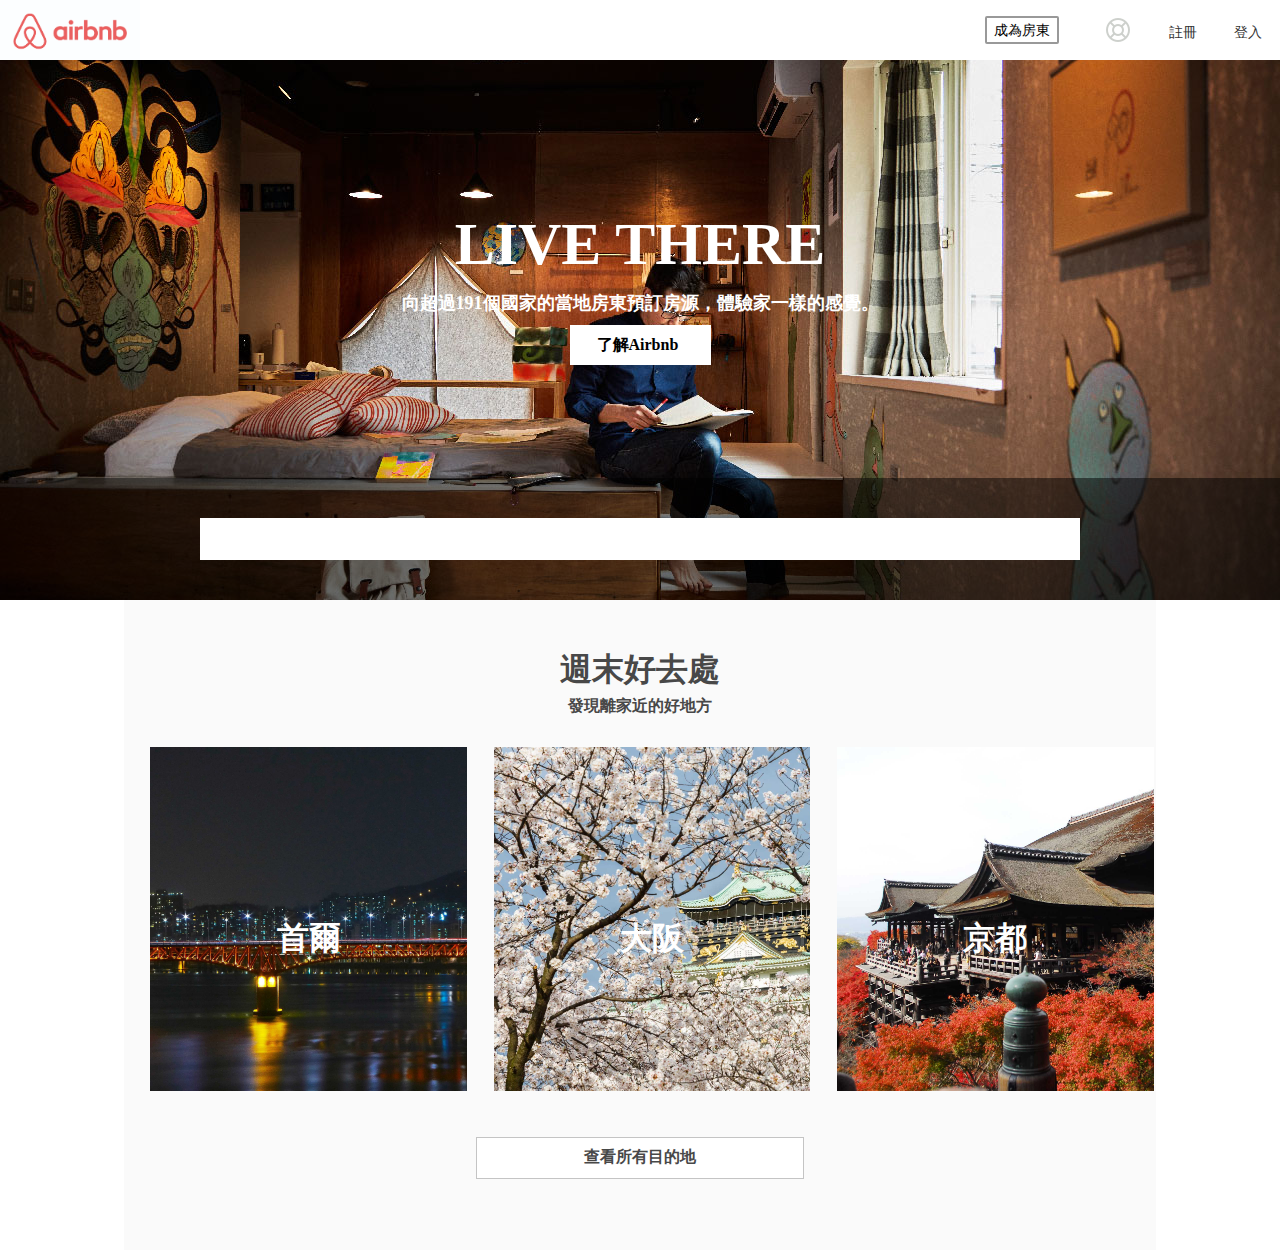
==== index.html @ 842109b5 "1" ====
<!DOCTYPE html PUBLIC "-//W3C//DTD XHTML 1.0 Transitional//EN" "http://www.w3.org/TR/xhtml1/DTD/xhtml1-transitional.dtd">
<html xmlns="http://www.w3.org/1999/xhtml">
<head>
<meta http-equiv="Content-Type" content="text/html; charset=utf-8" />
<title>Airbnb | RWD</title>
<style type="text/css">
body {
	margin: 0px;
}

@media screen and (max-width:700px) {
	#header {
	background-color: #CCC;
	height: 400px;
	width: 100%;
	background-image: url(img/Live-There_Tokyo.jpg);
	background-size: cover;
}
#header_top {
	background-color: #FFF;
	height: 60px;
	width: 100%;
	margin-bottom: 150px;
	display: none;
}
#logo {
	width: 100px;
	height: 60px;
	padding-left: 20px;
	padding-right: 20px;
	position: absolute;
	left: 0px;
	top: 0px;
	background-color: #000;
	background-image: url(img/logo.jpg);
	background-size: cover;
}
#topNav {
	background-color: #FFF;
	height: 60px;
	width: 315px;
	position: absolute;
	right: 0px;
}
#topNavA {
	width: 80px;
	height: 28px;
	background-color: #FFF;
	padding-left: 20px;
	padding-right: 20px;
	float: left;
	padding-top: 16px;
	padding-bottom: 16px;
}
#topNavA_but {
	width: 58px;
	height: 16px;
	background-color: #FFF;
	padding-left: 6px;
	padding-right: 6px;
	padding-bottom: 4px;
	padding-top: 4px;
	border: 2px solid #999;
	border-radius: 2px;
	font-size: 14px;
	color: #000;
}
#topNavB {
	width: 65px;
	height: 60px;
	float: left;
	background-color: #FFF;
	font-size: 13px;
	color: #333;
	background-image: url(img/help.png);
	background-repeat: no-repeat;
	background-position: center center;
}
#topNavC {
	width: 65px;
	height: 36px;
	float: left;
	background-color: #FFF;
	font-size: 14px;
	color: #333;
	padding-top: 24px;
}
#topNavD {
	width: 65px;
	height: 36px;
	float: left;
	background-color: #FFF;
	font-size: 14px;
	color: #333;
	padding-top: 24px;
}
#header_topPhone {
	background-color: rgb(255,255,255);
	width: 100%;
	height: 45px;
	margin-bottom: 100px;
}
#header_topPhoneMenu {
	background-color: rgb(153,153,153);
	width: 100px;
	height: 40px;
	position: absolute;
	top: 2.5px;
	left: 2.5px;
}
#header_topPhoneLogo {
	height: 45px;
	width: 100px;
	margin-right: auto;
	margin-left: auto;
	background-image: url(img/logo.jpg);
	background-size:cover;
}
#header_textBig {
	background-color: #9F6;
	height: 34px;
	width: 100%;
	margin-bottom: 15px;
	font-size: 32px;
	color: #FFF;
	background: rgba(0,0,0,0);
	font-weight: bold;
}
#header_textSmall {
	background-color: #9F6;
	height: 18px;
	width: 100%;
	margin-bottom: 24px;
	font-size: 17px;
	color: #FFF;
	background: rgba(0,0,0,0);
	font-weight: bold;
}
#header_midbut {
	background-color: #FFF;
	height: 20px;
	width: 90px;
	padding-top: 10px;
	padding-right: 27px;
	padding-bottom: 9px;
	padding-left: 27px;
	margin-right: auto;
	margin-left: auto;
	border: 1px;
	font-size: 16px;
	font-weight: bold;
	margin-bottom: 50px;
}
#header_bottom {
	height: 22px;
	width: 80%;
	padding-top: 10px;
	padding-bottom: 10px;
	margin-right: auto;
	margin-left: auto;
	background-color: rgba(255,255,255,0.5);
}
#searchbar {
	height: 22px;
	width: 100%;
	margin-right: auto;
	margin-left: auto;
}
#main {
	width: 100%;
	height: 1300px;
	background-color: rgb(250,250,250);
	margin-left: auto;
	margin-right: auto;
}
#main_toptext {
	background: rgba(0,0,0,0);
	width: 100%;
	height: 62px;
	margin-bottom: 35px;
	padding-top: 48px;
}
#main_toptextBig {
	background: rgba(0,0,0,0);
	width: 100%;
	height: 42px;
	margin-left: auto;
	margin-right: auto;
	margin-bottom: 6px;
	font-size: 32px;
	font-weight: bold;
	color: rgb(72,72,72);
}
#main_toptextSmall {
	width: 100%;
	height: 22px;
	margin-left: auto;
	margin-right: auto;
	font-size: 16px;
	font-weight: bold;
	background: rgba(0,0,0,0);
	color: rgb(72,72,72);
}
#main_pic {
	width: 100%;
	height: 1082px;
	background-color: rgb(250,250,250);
	background: rgba(0,0,0,0);
}
#main_picSouel {
	width: 100%;
	height: 170px;
	background-color: rgb(255,255,255);
	background-image: url(img/seoul.jpg);
	background-size: cover;
	font-size: 32px;
	font-weight: bold;
	color: rgb(255,255,255);
	padding-top: 170px;
}
#main_picOsaka {
	width: 100%;
	height: 170px;
	background-color: rgb(255,255,255);
	background-image: url(img/osaka.jpg);
	background-size: cover;
	font-size: 32px;
	font-weight: bold;
	color: rgb(255,255,255);
	padding-top: 170px;
}
#main_picKyoto {
	width: 100%;
	height: 170px;
	background-color: rgb(255,255,255);
	background-image: url(img/kyoto.jpg);
	background-size: cover;
	font-size: 32px;
	font-weight: bold;
	color: rgb(255,255,255);
	padding-top: 170px;
	margin-bottom: 50px;
}
#main_but {
	background-color: rgb(255,255,255);
	height: 23px;
	width: 594px;
	font-size: 16px;
	font-weight: bold;
	color: rgb(72,72,72);
	padding-top: 9px;
	padding-right: 27px;
	padding-bottom: 9px;
	padding-left: 27px;
	border: 1px solid rgb(196,196,196);
	margin-right: auto;
	margin-left: auto;
	margin-bottom: 40px;
	display: none;
}

}

@media screen and (min-width:701px) and (max-width:1023px) {
	#header {
	background-color: #CCC;
	height: 600px;
	width: 100%;
	background-image: url(img/Live-There_Tokyo.jpg);
	background-size: cover;
}
#header_top {
	background-color: #FFF;
	height: 60px;
	width: 100%;
	margin-bottom: 150px;
}
#header_topPhone {
	background-color: rgb(255,255,255);
	width: 100%;
	height: 45px;
	margin-bottom: 100px;
	display:none;
}

#logo {
	width: 100px;
	height: 60px;
	padding-left: 20px;
	padding-right: 20px;
	position: absolute;
	left: 0px;
	top: 0px;
	background-color: #000;
	background-image: url(img/logo.jpg);
	background-size: cover;
}
#topNav {
	background-color: #FFF;
	height: 60px;
	width: 315px;
	position: absolute;
	right: 0px;
}
#topNavA {
	width: 80px;
	height: 28px;
	background-color: #FFF;
	padding-left: 20px;
	padding-right: 20px;
	float: left;
	padding-top: 16px;
	padding-bottom: 16px;
}
#topNavA_but {
	width: 58px;
	height: 16px;
	background-color: #FFF;
	padding-left: 6px;
	padding-right: 6px;
	padding-bottom: 4px;
	padding-top: 4px;
	border: 2px solid #999;
	border-radius: 2px;
	font-size: 14px;
	color: #000;
}
#topNavB {
	width: 65px;
	height: 60px;
	float: left;
	background-color: #FFF;
	font-size: 13px;
	color: #333;
	background-image: url(img/help.png);
	background-repeat: no-repeat;
	background-position: center center;
}
#topNavC {
	width: 65px;
	height: 36px;
	float: left;
	background-color: #FFF;
	font-size: 14px;
	color: #333;
	padding-top: 24px;
}
#topNavD {
	width: 65px;
	height: 36px;
	float: left;
	background-color: #FFF;
	font-size: 14px;
	color: #333;
	padding-top: 24px;
}
#header_textBig {
	background-color: #9F6;
	height: 66px;
	width: 100%;
	margin-bottom: 15px;
	font-size: 60px;
	color: #FFF;
	background: rgba(0,0,0,0);
	font-weight: bold;
}
#header_textSmall {
	background-color: #9F6;
	height: 19px;
	width: 100%;
	margin-bottom: 15px;
	font-size: 18px;
	color: #FFF;
	background: rgba(0,0,0,0);
	font-weight: bold;
}
#header_midbut {
	background-color: #FFF;
	height: 21px;
	width: 87px;
	padding-top: 10px;
	padding-right: 27px;
	padding-bottom: 9px;
	padding-left: 27px;
	margin-right: auto;
	margin-left: auto;
	border: 1px;
	font-size: 16px;
	font-weight: bold;
}
#header_bottom {
	background-color: #900;
	height: 42px;
	width: 100%;
	padding-top: 40px;
	padding-bottom: 40px;
	position: absolute;
	top: 478px;
	background: rgba(0,0,0,0.5);
}
#searchbar {
	height: 42px;
	width: 650px;
	background-color: #FFF;
	margin-right: auto;
	margin-left: auto;
}
#main {
	width: 650px;
	height: 940px;
	background-color: rgb(250,250,250);
	margin-left: auto;
	margin-right: auto;
}
#main_toptext {
	background: rgba(0,0,0,0);
	width: 100%;
	height: 62px;
	margin-bottom: 35px;
	padding-top: 48px;
}
#main_toptextBig {
	background: rgba(0,0,0,0);
	width: 100%;
	height: 42px;
	margin-left: auto;
	margin-right: auto;
	margin-bottom: 6px;
	font-size: 32px;
	font-weight: bold;
	color: rgb(72,72,72);
}
#main_toptextSmall {
	width: 100%;
	height: 22px;
	margin-left: auto;
	margin-right: auto;
	font-size: 16px;
	font-weight: bold;
	background: rgba(0,0,0,0);
	color: rgb(72,72,72);
}
#main_pic {
	width: 650px;
	height: 700px;
	background-color: rgb(250,250,250);
	margin-bottom: 50px;
	background: rgba(0,0,0,0);
}
#main_picSouel {
	width: 100%;
	height: 170px;
	background-color: rgb(255,255,255);
	margin-left: auto;
	margin-right: auto;
	background-image: url(img/seoul.jpg);
	background-size: cover;
	font-size: 32px;
	font-weight: bold;
	color: rgb(255,255,255);
	padding-top: 170px;
	margin-bottom: 20px;
}
#main_picOsaka {
	width: 315px;
	height: 170px;
	background-color: rgb(255,255,255);
	float: left;
	margin-right: 2.5%;
	background-image: url(img/osaka.jpg);
	background-size: cover;
	font-size: 32px;
	font-weight: bold;
	color: rgb(255,255,255);
	padding-top: 170px;
}
#main_picKyoto {
	width: 315px;
	height: 170px;
	background-color: rgb(255,255,255);
	background-image: url(img/kyoto.jpg);
	background-size: cover;
	float: left;
	font-size: 32px;
	font-weight: bold;
	color: rgb(255,255,255);
	padding-top: 170px;
}
#main_but {
	background-color: rgb(255,255,255);
	height: 23px;
	width: 594px;
	font-size: 16px;
	font-weight: bold;
	color: rgb(72,72,72);
	padding-top: 9px;
	padding-right: 27px;
	padding-bottom: 9px;
	padding-left: 27px;
	border: 1px solid rgb(196,196,196);
	margin-right: auto;
	margin-left: auto;
	margin-bottom: 40px;
}

	
}
@media screen and (min-width:1024px) {
	#header {
	background-color: #CCC;
	height: 600px;
	width: 100%;
	background-image: url(img/Live-There_Tokyo.jpg);
	background-size: cover;
}
#header_top {
	background-color: #FFF;
	height: 60px;
	width: 100%;
	margin-bottom: 150px;
}
#header_topPhone {
	background-color: rgb(255,255,255);
	width: 100%;
	height: 45px;
	margin-bottom: 100px;
	display:none;
}

#logo {
	width: 100px;
	height: 60px;
	padding-left: 20px;
	padding-right: 20px;
	position: absolute;
	left: 0px;
	top: 0px;
	background-color: #000;
	background-image: url(img/logo.jpg);
	background-size: cover;
}
#topNav {
	background-color: #FFF;
	height: 60px;
	width: 315px;
	position: absolute;
	right: 0px;
}
#topNavA {
	width: 80px;
	height: 28px;
	background-color: #FFF;
	padding-left: 20px;
	padding-right: 20px;
	float: left;
	padding-top: 16px;
	padding-bottom: 16px;
}
#topNavA_but {
	width: 58px;
	height: 16px;
	background-color: #FFF;
	padding-left: 6px;
	padding-right: 6px;
	padding-bottom: 4px;
	padding-top: 4px;
	border: 2px solid #999;
	border-radius: 2px;
	font-size: 14px;
	color: #000;
}
#topNavB {
	width: 65px;
	height: 60px;
	float: left;
	background-color: #FFF;
	font-size: 13px;
	color: #333;
	background-image: url(img/help.png);
	background-repeat: no-repeat;
	background-position: center center;
}
#topNavC {
	width: 65px;
	height: 36px;
	float: left;
	background-color: #FFF;
	font-size: 14px;
	color: #333;
	padding-top: 24px;
}
#topNavD {
	width: 65px;
	height: 36px;
	float: left;
	background-color: #FFF;
	font-size: 14px;
	color: #333;
	padding-top: 24px;
}
#header_textBig {
	background-color: #9F6;
	height: 66px;
	width: 100%;
	margin-bottom: 15px;
	font-size: 60px;
	color: #FFF;
	background: rgba(0,0,0,0);
	font-weight: bold;
}
#header_textSmall {
	background-color: #9F6;
	height: 19px;
	width: 100%;
	margin-bottom: 15px;
	font-size: 18px;
	color: #FFF;
	background: rgba(0,0,0,0);
	font-weight: bold;
}
#header_midbut {
	background-color: #FFF;
	height: 21px;
	width: 87px;
	padding-top: 10px;
	padding-right: 27px;
	padding-bottom: 9px;
	padding-left: 27px;
	margin-right: auto;
	margin-left: auto;
	border: 1px;
	font-size: 16px;
	font-weight: bold;
}
#header_bottom {
	background-color: #900;
	height: 42px;
	width: 100%;
	padding-top: 40px;
	padding-bottom: 40px;
	position: absolute;
	top: 478px;
	background: rgba(0,0,0,0.5);
}
#searchbar {
	height: 42px;
	width: 880px;
	background-color: #FFF;
	margin-right: auto;
	margin-left: auto;
}

#main_background {
	width: 100%;
	height: 650px;
	background-color: rgb(250,250,250);
}
#main {
	width: 1032px;
	height: 650px;
	background-color:rgb(250,250,250);
	margin-left: auto;
	margin-right: auto;
}
#main_toptext {
	width: 100%;
	height: 63px;
	background-color: rgb(250,250,250);
	background: rgba(0,0,0,0);
	margin-bottom: 36px;
	padding-top: 48px;
}
#main_toptextBig {
	width: 100%;
	height: 42px;
	background-color: rgb(250,250,250);
	margin-left: auto;
	margin-right: auto;
	margin-bottom: 6px;
	font-size: 32px;
	font-weight: bold;
	background: rgba(0,0,0,0);
	color: rgb(72,72,72);
}
#main_toptextSmall {
	width: 100%;
	height: 22px;
	background-color:rgb(250,250,250);
	margin-left: auto;
	margin-right: auto;
	font-size: 16px;
	font-weight: bold;
	background: rgba(0,0,0,0);
	color: rgb(72,72,72);
}
#main_pic {
	width: 1056px;
	height: 368px;
	background-color: rgb(250,250,250);
	margin-bottom: 22px;
	background: rgba(0,0,0,0);
}
#main_picSouel {
	width: 30%;
	height: 174px;
	background-color: rgb(255,255,255);
	float: left;
	margin-left: 2.5%;
	margin-right: 2.5%;
	background-image: url(img/seoul.jpg);
	background-size: cover;
	font-size: 32px;
	font-weight: bold;
	color: rgb(255,255,255);
	padding-top: 170px;
}
#main_picOsaka {
	width: 30%;
	height: 174px;
	background-color: rgb(255,255,255);
	float: left;
	margin-right: 2.5%;
	background-image: url(img/osaka.jpg);
	background-size: cover;
	font-size: 32px;
	font-weight: bold;
	color: rgb(255,255,255);
	padding-top: 170px;
}
#main_picKyoto {
	width: 30%;
	height: 174px;
	background-color: rgb(255,255,255);
	float: left;
	margin-right: 2.5%;
	background-image: url(img/kyoto.jpg);
	background-size: cover;
	font-size: 32px;
	font-weight: bold;
	color: rgb(255,255,255);
	padding-top: 170px;
}
#main_but {
	background-color: rgb(255,255,255);
	height: 22px;
	width: 272px;
	font-size: 16px;
	font-weight: bold;
	color: rgb(72,72,72);
	padding-top: 9px;
	padding-right: 27px;
	padding-bottom: 9px;
	padding-left: 27px;
	border: 1px solid rgb(196,196,196);
	margin-right: auto;
	margin-left: auto;
}

}
</style>
</head>

<body>
<div id="header"> 
  <!--Normal header -->
  <div id="header_top">
    <div id="logo" align="center"></div>
    <div id="topNav">
      <div id="topNavA">
        <div id="topNavA_but" align="center">成為房東</div>
      </div>
      <div id="topNavB" align="center"></div>
      <div id="topNavC" align="center">註冊</div>
      <div id="topNavD" align="center">登入</div>
    </div>
  </div>
  <!--Phone header -->
  <div id="header_topPhone">
    <div id="header_topPhoneMenu"></div>
    <div id="header_topPhoneLogo"></div>
  </div>
  <div id="header_textBig" align="center">
    <p>LIVE THERE</p>
  </div>
  <div id="header_textSmall" align="center">向超過191個國家的當地房東預訂房源，體驗家一樣的感覺。</div>
  <div id="header_midbut">了解Airbnb</div>
  <div id="header_bottom">
    <div id="searchbar"> </div>
  </div>
</div>
<div id="main">
  <div id="main_toptext">
    <div id="main_toptextBig" align="center">週末好去處</div>
    <div id="main_toptextSmall" align="center">發現離家近的好地方</div>
  </div>
  <div id="main_pic">
    <div id="main_picSouel" align="center">首爾</div>
    <div id="main_picOsaka" align="center">大阪</div>
    <div id="main_picKyoto" align="center">京都</div>
  </div>
  <div id="main_but" align="center">查看所有目的地</div>
</div>
</body>
</html>
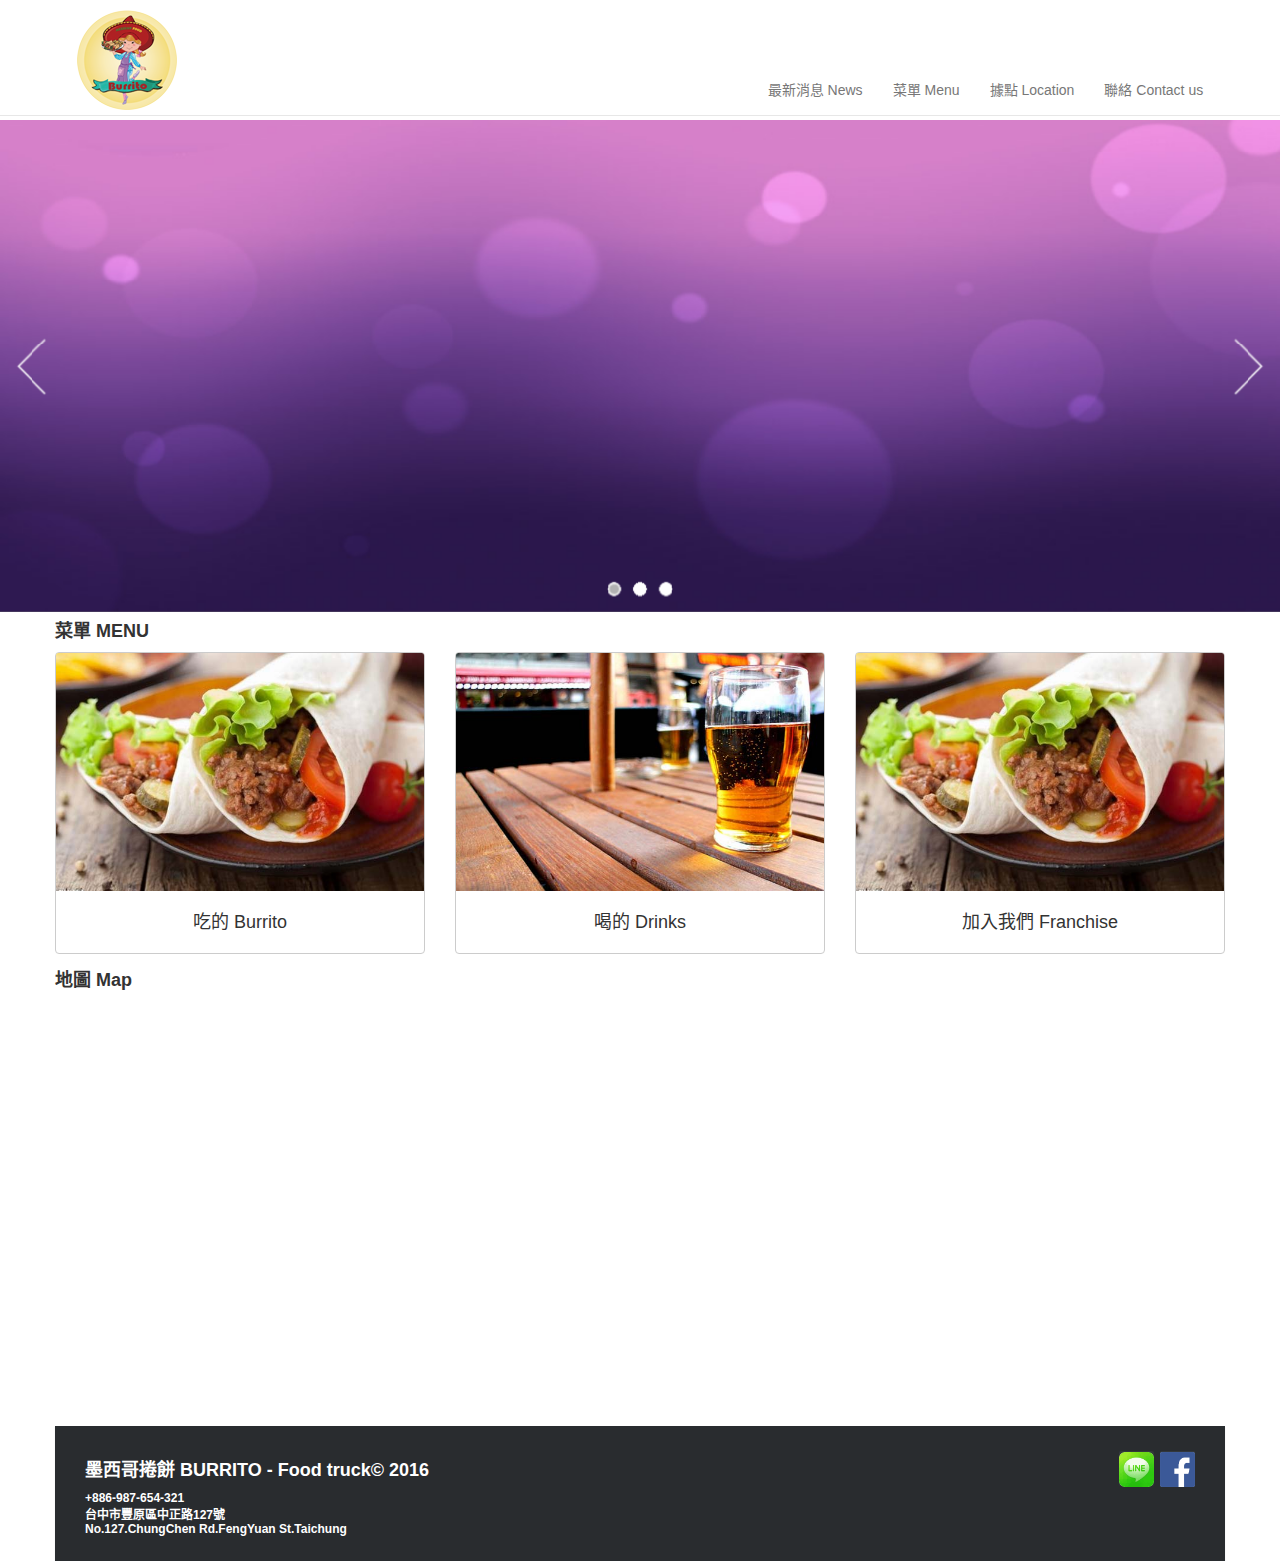
==== commit 1c70aa07: "change index" ====
--- a/index.html
+++ b/index.html
@@ -1,804 +1,422 @@
-<!DOCTYPE html PUBLIC "-//W3C//DTD XHTML 1.0 Transitional//EN" "http://www.w3.org/TR/xhtml1/DTD/xhtml1-transitional.dtd">
-<html xmlns="http://www.w3.org/1999/xhtml">
-<head>
-<meta http-equiv="Content-Type" content="text/html; charset=utf-8" />
-<title>Airbnb | RWD</title>
-<style type="text/css">
-body {
-	margin: 0px;
-}
-
-@media screen and (max-width:700px) {
-	#header {
-	background-color: #CCC;
-	height: 400px;
-	width: 100%;
-	background-image: url(img/Live-There_Tokyo.jpg);
-	background-size: cover;
-}
-#header_top {
-	background-color: #FFF;
-	height: 60px;
-	width: 100%;
-	margin-bottom: 150px;
-	display: none;
-}
-#logo {
-	width: 100px;
-	height: 60px;
-	padding-left: 20px;
-	padding-right: 20px;
-	position: absolute;
-	left: 0px;
-	top: 0px;
-	background-color: #000;
-	background-image: url(img/logo.jpg);
-	background-size: cover;
-}
-#topNav {
-	background-color: #FFF;
-	height: 60px;
-	width: 315px;
-	position: absolute;
-	right: 0px;
-}
-#topNavA {
-	width: 80px;
-	height: 28px;
-	background-color: #FFF;
-	padding-left: 20px;
-	padding-right: 20px;
-	float: left;
-	padding-top: 16px;
-	padding-bottom: 16px;
-}
-#topNavA_but {
-	width: 58px;
-	height: 16px;
-	background-color: #FFF;
-	padding-left: 6px;
-	padding-right: 6px;
-	padding-bottom: 4px;
-	padding-top: 4px;
-	border: 2px solid #999;
-	border-radius: 2px;
-	font-size: 14px;
-	color: #000;
-}
-#topNavB {
-	width: 65px;
-	height: 60px;
-	float: left;
-	background-color: #FFF;
-	font-size: 13px;
-	color: #333;
-	background-image: url(img/help.png);
-	background-repeat: no-repeat;
-	background-position: center center;
-}
-#topNavC {
-	width: 65px;
-	height: 36px;
-	float: left;
-	background-color: #FFF;
-	font-size: 14px;
-	color: #333;
-	padding-top: 24px;
-}
-#topNavD {
-	width: 65px;
-	height: 36px;
-	float: left;
-	background-color: #FFF;
-	font-size: 14px;
-	color: #333;
-	padding-top: 24px;
-}
-#header_topPhone {
-	background-color: rgb(255,255,255);
-	width: 100%;
-	height: 45px;
-	margin-bottom: 100px;
-}
-#header_topPhoneMenu {
-	background-color: rgb(153,153,153);
-	width: 100px;
-	height: 40px;
-	position: absolute;
-	top: 2.5px;
-	left: 2.5px;
-}
-#header_topPhoneLogo {
-	height: 45px;
-	width: 100px;
-	margin-right: auto;
-	margin-left: auto;
-	background-image: url(img/logo.jpg);
-	background-size:cover;
-}
-#header_textBig {
-	background-color: #9F6;
-	height: 34px;
-	width: 100%;
-	margin-bottom: 15px;
-	font-size: 32px;
-	color: #FFF;
-	background: rgba(0,0,0,0);
-	font-weight: bold;
-}
-#header_textSmall {
-	background-color: #9F6;
-	height: 18px;
-	width: 100%;
-	margin-bottom: 24px;
-	font-size: 17px;
-	color: #FFF;
-	background: rgba(0,0,0,0);
-	font-weight: bold;
-}
-#header_midbut {
-	background-color: #FFF;
-	height: 20px;
-	width: 90px;
-	padding-top: 10px;
-	padding-right: 27px;
-	padding-bottom: 9px;
-	padding-left: 27px;
-	margin-right: auto;
-	margin-left: auto;
-	border: 1px;
-	font-size: 16px;
-	font-weight: bold;
-	margin-bottom: 50px;
-}
-#header_bottom {
-	height: 22px;
-	width: 80%;
-	padding-top: 10px;
-	padding-bottom: 10px;
-	margin-right: auto;
-	margin-left: auto;
-	background-color: rgba(255,255,255,0.5);
-}
-#searchbar {
-	height: 22px;
-	width: 100%;
-	margin-right: auto;
-	margin-left: auto;
-}
-#main {
-	width: 100%;
-	height: 1300px;
-	background-color: rgb(250,250,250);
-	margin-left: auto;
-	margin-right: auto;
-}
-#main_toptext {
-	background: rgba(0,0,0,0);
-	width: 100%;
-	height: 62px;
-	margin-bottom: 35px;
-	padding-top: 48px;
-}
-#main_toptextBig {
-	background: rgba(0,0,0,0);
-	width: 100%;
-	height: 42px;
-	margin-left: auto;
-	margin-right: auto;
-	margin-bottom: 6px;
-	font-size: 32px;
-	font-weight: bold;
-	color: rgb(72,72,72);
-}
-#main_toptextSmall {
-	width: 100%;
-	height: 22px;
-	margin-left: auto;
-	margin-right: auto;
-	font-size: 16px;
-	font-weight: bold;
-	background: rgba(0,0,0,0);
-	color: rgb(72,72,72);
-}
-#main_pic {
-	width: 100%;
-	height: 1082px;
-	background-color: rgb(250,250,250);
-	background: rgba(0,0,0,0);
-}
-#main_picSouel {
-	width: 100%;
-	height: 170px;
-	background-color: rgb(255,255,255);
-	background-image: url(img/seoul.jpg);
-	background-size: cover;
-	font-size: 32px;
-	font-weight: bold;
-	color: rgb(255,255,255);
-	padding-top: 170px;
-}
-#main_picOsaka {
-	width: 100%;
-	height: 170px;
-	background-color: rgb(255,255,255);
-	background-image: url(img/osaka.jpg);
-	background-size: cover;
-	font-size: 32px;
-	font-weight: bold;
-	color: rgb(255,255,255);
-	padding-top: 170px;
-}
-#main_picKyoto {
-	width: 100%;
-	height: 170px;
-	background-color: rgb(255,255,255);
-	background-image: url(img/kyoto.jpg);
-	background-size: cover;
-	font-size: 32px;
-	font-weight: bold;
-	color: rgb(255,255,255);
-	padding-top: 170px;
-	margin-bottom: 50px;
-}
-#main_but {
-	background-color: rgb(255,255,255);
-	height: 23px;
-	width: 594px;
-	font-size: 16px;
-	font-weight: bold;
-	color: rgb(72,72,72);
-	padding-top: 9px;
-	padding-right: 27px;
-	padding-bottom: 9px;
-	padding-left: 27px;
-	border: 1px solid rgb(196,196,196);
-	margin-right: auto;
-	margin-left: auto;
-	margin-bottom: 40px;
-	display: none;
-}
-
-}
-
-@media screen and (min-width:701px) and (max-width:1023px) {
-	#header {
-	background-color: #CCC;
-	height: 600px;
-	width: 100%;
-	background-image: url(img/Live-There_Tokyo.jpg);
-	background-size: cover;
-}
-#header_top {
-	background-color: #FFF;
-	height: 60px;
-	width: 100%;
-	margin-bottom: 150px;
-}
-#header_topPhone {
-	background-color: rgb(255,255,255);
-	width: 100%;
-	height: 45px;
-	margin-bottom: 100px;
-	display:none;
-}
-
-#logo {
-	width: 100px;
-	height: 60px;
-	padding-left: 20px;
-	padding-right: 20px;
-	position: absolute;
-	left: 0px;
-	top: 0px;
-	background-color: #000;
-	background-image: url(img/logo.jpg);
-	background-size: cover;
-}
-#topNav {
-	background-color: #FFF;
-	height: 60px;
-	width: 315px;
-	position: absolute;
-	right: 0px;
-}
-#topNavA {
-	width: 80px;
-	height: 28px;
-	background-color: #FFF;
-	padding-left: 20px;
-	padding-right: 20px;
-	float: left;
-	padding-top: 16px;
-	padding-bottom: 16px;
-}
-#topNavA_but {
-	width: 58px;
-	height: 16px;
-	background-color: #FFF;
-	padding-left: 6px;
-	padding-right: 6px;
-	padding-bottom: 4px;
-	padding-top: 4px;
-	border: 2px solid #999;
-	border-radius: 2px;
-	font-size: 14px;
-	color: #000;
-}
-#topNavB {
-	width: 65px;
-	height: 60px;
-	float: left;
-	background-color: #FFF;
-	font-size: 13px;
-	color: #333;
-	background-image: url(img/help.png);
-	background-repeat: no-repeat;
-	background-position: center center;
-}
-#topNavC {
-	width: 65px;
-	height: 36px;
-	float: left;
-	background-color: #FFF;
-	font-size: 14px;
-	color: #333;
-	padding-top: 24px;
-}
-#topNavD {
-	width: 65px;
-	height: 36px;
-	float: left;
-	background-color: #FFF;
-	font-size: 14px;
-	color: #333;
-	padding-top: 24px;
-}
-#header_textBig {
-	background-color: #9F6;
-	height: 66px;
-	width: 100%;
-	margin-bottom: 15px;
-	font-size: 60px;
-	color: #FFF;
-	background: rgba(0,0,0,0);
-	font-weight: bold;
-}
-#header_textSmall {
-	background-color: #9F6;
-	height: 19px;
-	width: 100%;
-	margin-bottom: 15px;
-	font-size: 18px;
-	color: #FFF;
-	background: rgba(0,0,0,0);
-	font-weight: bold;
-}
-#header_midbut {
-	background-color: #FFF;
-	height: 21px;
-	width: 87px;
-	padding-top: 10px;
-	padding-right: 27px;
-	padding-bottom: 9px;
-	padding-left: 27px;
-	margin-right: auto;
-	margin-left: auto;
-	border: 1px;
-	font-size: 16px;
-	font-weight: bold;
-}
-#header_bottom {
-	background-color: #900;
-	height: 42px;
-	width: 100%;
-	padding-top: 40px;
-	padding-bottom: 40px;
-	position: absolute;
-	top: 478px;
-	background: rgba(0,0,0,0.5);
-}
-#searchbar {
-	height: 42px;
-	width: 650px;
-	background-color: #FFF;
-	margin-right: auto;
-	margin-left: auto;
-}
-#main {
-	width: 650px;
-	height: 940px;
-	background-color: rgb(250,250,250);
-	margin-left: auto;
-	margin-right: auto;
-}
-#main_toptext {
-	background: rgba(0,0,0,0);
-	width: 100%;
-	height: 62px;
-	margin-bottom: 35px;
-	padding-top: 48px;
-}
-#main_toptextBig {
-	background: rgba(0,0,0,0);
-	width: 100%;
-	height: 42px;
-	margin-left: auto;
-	margin-right: auto;
-	margin-bottom: 6px;
-	font-size: 32px;
-	font-weight: bold;
-	color: rgb(72,72,72);
-}
-#main_toptextSmall {
-	width: 100%;
-	height: 22px;
-	margin-left: auto;
-	margin-right: auto;
-	font-size: 16px;
-	font-weight: bold;
-	background: rgba(0,0,0,0);
-	color: rgb(72,72,72);
-}
-#main_pic {
-	width: 650px;
-	height: 700px;
-	background-color: rgb(250,250,250);
-	margin-bottom: 50px;
-	background: rgba(0,0,0,0);
-}
-#main_picSouel {
-	width: 100%;
-	height: 170px;
-	background-color: rgb(255,255,255);
-	margin-left: auto;
-	margin-right: auto;
-	background-image: url(img/seoul.jpg);
-	background-size: cover;
-	font-size: 32px;
-	font-weight: bold;
-	color: rgb(255,255,255);
-	padding-top: 170px;
-	margin-bottom: 20px;
-}
-#main_picOsaka {
-	width: 315px;
-	height: 170px;
-	background-color: rgb(255,255,255);
-	float: left;
-	margin-right: 2.5%;
-	background-image: url(img/osaka.jpg);
-	background-size: cover;
-	font-size: 32px;
-	font-weight: bold;
-	color: rgb(255,255,255);
-	padding-top: 170px;
-}
-#main_picKyoto {
-	width: 315px;
-	height: 170px;
-	background-color: rgb(255,255,255);
-	background-image: url(img/kyoto.jpg);
-	background-size: cover;
-	float: left;
-	font-size: 32px;
-	font-weight: bold;
-	color: rgb(255,255,255);
-	padding-top: 170px;
-}
-#main_but {
-	background-color: rgb(255,255,255);
-	height: 23px;
-	width: 594px;
-	font-size: 16px;
-	font-weight: bold;
-	color: rgb(72,72,72);
-	padding-top: 9px;
-	padding-right: 27px;
-	padding-bottom: 9px;
-	padding-left: 27px;
-	border: 1px solid rgb(196,196,196);
-	margin-right: auto;
-	margin-left: auto;
-	margin-bottom: 40px;
-}
-
-	
-}
-@media screen and (min-width:1024px) {
-	#header {
-	background-color: #CCC;
-	height: 600px;
-	width: 100%;
-	background-image: url(img/Live-There_Tokyo.jpg);
-	background-size: cover;
-}
-#header_top {
-	background-color: #FFF;
-	height: 60px;
-	width: 100%;
-	margin-bottom: 150px;
-}
-#header_topPhone {
-	background-color: rgb(255,255,255);
-	width: 100%;
-	height: 45px;
-	margin-bottom: 100px;
-	display:none;
-}
-
-#logo {
-	width: 100px;
-	height: 60px;
-	padding-left: 20px;
-	padding-right: 20px;
-	position: absolute;
-	left: 0px;
-	top: 0px;
-	background-color: #000;
-	background-image: url(img/logo.jpg);
-	background-size: cover;
-}
-#topNav {
-	background-color: #FFF;
-	height: 60px;
-	width: 315px;
-	position: absolute;
-	right: 0px;
-}
-#topNavA {
-	width: 80px;
-	height: 28px;
-	background-color: #FFF;
-	padding-left: 20px;
-	padding-right: 20px;
-	float: left;
-	padding-top: 16px;
-	padding-bottom: 16px;
-}
-#topNavA_but {
-	width: 58px;
-	height: 16px;
-	background-color: #FFF;
-	padding-left: 6px;
-	padding-right: 6px;
-	padding-bottom: 4px;
-	padding-top: 4px;
-	border: 2px solid #999;
-	border-radius: 2px;
-	font-size: 14px;
-	color: #000;
-}
-#topNavB {
-	width: 65px;
-	height: 60px;
-	float: left;
-	background-color: #FFF;
-	font-size: 13px;
-	color: #333;
-	background-image: url(img/help.png);
-	background-repeat: no-repeat;
-	background-position: center center;
-}
-#topNavC {
-	width: 65px;
-	height: 36px;
-	float: left;
-	background-color: #FFF;
-	font-size: 14px;
-	color: #333;
-	padding-top: 24px;
-}
-#topNavD {
-	width: 65px;
-	height: 36px;
-	float: left;
-	background-color: #FFF;
-	font-size: 14px;
-	color: #333;
-	padding-top: 24px;
-}
-#header_textBig {
-	background-color: #9F6;
-	height: 66px;
-	width: 100%;
-	margin-bottom: 15px;
-	font-size: 60px;
-	color: #FFF;
-	background: rgba(0,0,0,0);
-	font-weight: bold;
-}
-#header_textSmall {
-	background-color: #9F6;
-	height: 19px;
-	width: 100%;
-	margin-bottom: 15px;
-	font-size: 18px;
-	color: #FFF;
-	background: rgba(0,0,0,0);
-	font-weight: bold;
-}
-#header_midbut {
-	background-color: #FFF;
-	height: 21px;
-	width: 87px;
-	padding-top: 10px;
-	padding-right: 27px;
-	padding-bottom: 9px;
-	padding-left: 27px;
-	margin-right: auto;
-	margin-left: auto;
-	border: 1px;
-	font-size: 16px;
-	font-weight: bold;
-}
-#header_bottom {
-	background-color: #900;
-	height: 42px;
-	width: 100%;
-	padding-top: 40px;
-	padding-bottom: 40px;
-	position: absolute;
-	top: 478px;
-	background: rgba(0,0,0,0.5);
-}
-#searchbar {
-	height: 42px;
-	width: 880px;
-	background-color: #FFF;
-	margin-right: auto;
-	margin-left: auto;
-}
-
-#main_background {
-	width: 100%;
-	height: 650px;
-	background-color: rgb(250,250,250);
-}
-#main {
-	width: 1032px;
-	height: 650px;
-	background-color:rgb(250,250,250);
-	margin-left: auto;
-	margin-right: auto;
-}
-#main_toptext {
-	width: 100%;
-	height: 63px;
-	background-color: rgb(250,250,250);
-	background: rgba(0,0,0,0);
-	margin-bottom: 36px;
-	padding-top: 48px;
-}
-#main_toptextBig {
-	width: 100%;
-	height: 42px;
-	background-color: rgb(250,250,250);
-	margin-left: auto;
-	margin-right: auto;
-	margin-bottom: 6px;
-	font-size: 32px;
-	font-weight: bold;
-	background: rgba(0,0,0,0);
-	color: rgb(72,72,72);
-}
-#main_toptextSmall {
-	width: 100%;
-	height: 22px;
-	background-color:rgb(250,250,250);
-	margin-left: auto;
-	margin-right: auto;
-	font-size: 16px;
-	font-weight: bold;
-	background: rgba(0,0,0,0);
-	color: rgb(72,72,72);
-}
-#main_pic {
-	width: 1056px;
-	height: 368px;
-	background-color: rgb(250,250,250);
-	margin-bottom: 22px;
-	background: rgba(0,0,0,0);
-}
-#main_picSouel {
-	width: 30%;
-	height: 174px;
-	background-color: rgb(255,255,255);
-	float: left;
-	margin-left: 2.5%;
-	margin-right: 2.5%;
-	background-image: url(img/seoul.jpg);
-	background-size: cover;
-	font-size: 32px;
-	font-weight: bold;
-	color: rgb(255,255,255);
-	padding-top: 170px;
-}
-#main_picOsaka {
-	width: 30%;
-	height: 174px;
-	background-color: rgb(255,255,255);
-	float: left;
-	margin-right: 2.5%;
-	background-image: url(img/osaka.jpg);
-	background-size: cover;
-	font-size: 32px;
-	font-weight: bold;
-	color: rgb(255,255,255);
-	padding-top: 170px;
-}
-#main_picKyoto {
-	width: 30%;
-	height: 174px;
-	background-color: rgb(255,255,255);
-	float: left;
-	margin-right: 2.5%;
-	background-image: url(img/kyoto.jpg);
-	background-size: cover;
-	font-size: 32px;
-	font-weight: bold;
-	color: rgb(255,255,255);
-	padding-top: 170px;
-}
-#main_but {
-	background-color: rgb(255,255,255);
-	height: 22px;
-	width: 272px;
-	font-size: 16px;
-	font-weight: bold;
-	color: rgb(72,72,72);
-	padding-top: 9px;
-	padding-right: 27px;
-	padding-bottom: 9px;
-	padding-left: 27px;
-	border: 1px solid rgb(196,196,196);
-	margin-right: auto;
-	margin-left: auto;
-}
-
-}
-</style>
-</head>
-
-<body>
-<div id="header"> 
-  <!--Normal header -->
-  <div id="header_top">
-    <div id="logo" align="center"></div>
-    <div id="topNav">
-      <div id="topNavA">
-        <div id="topNavA_but" align="center">成為房東</div>
-      </div>
-      <div id="topNavB" align="center"></div>
-      <div id="topNavC" align="center">註冊</div>
-      <div id="topNavD" align="center">登入</div>
-    </div>
-  </div>
-  <!--Phone header -->
-  <div id="header_topPhone">
-    <div id="header_topPhoneMenu"></div>
-    <div id="header_topPhoneLogo"></div>
-  </div>
-  <div id="header_textBig" align="center">
-    <p>LIVE THERE</p>
-  </div>
-  <div id="header_textSmall" align="center">向超過191個國家的當地房東預訂房源，體驗家一樣的感覺。</div>
-  <div id="header_midbut">了解Airbnb</div>
-  <div id="header_bottom">
-    <div id="searchbar"> </div>
-  </div>
-</div>
-<div id="main">
-  <div id="main_toptext">
-    <div id="main_toptextBig" align="center">週末好去處</div>
-    <div id="main_toptextSmall" align="center">發現離家近的好地方</div>
-  </div>
-  <div id="main_pic">
-    <div id="main_picSouel" align="center">首爾</div>
-    <div id="main_picOsaka" align="center">大阪</div>
-    <div id="main_picKyoto" align="center">京都</div>
-  </div>
-  <div id="main_but" align="center">查看所有目的地</div>
-</div>
-</body>
-</html>
+<!DOCTYPE html>
+<html lang="zh-TW">
+    <head>
+        <meta charset="utf-8">
+        <meta http-equiv="X-UA-Compatible" content="IE=edge">
+        <meta name="viewport" content="width=device-width, initial-scale=1">
+        <!-- The above 3 meta tags *must* come first in the head; any other head content must come *after* these tags -->
+        <title>墨西哥捲餅--行動餐車</title>        
+        <!-- back-to-top 回到頂端按鈕JS-->
+        <script src='http://ajax.googleapis.com/ajax/libs/jquery/1.8.2/jquery.min.js'></script>      
+        <!-- Bootstrap -->
+        <link href="css/bootstrap.min.css" rel="stylesheet">
+        <link href="css/card.css" rel="stylesheet">
+        <!-- navbar-custom -->
+        <link href="css/custom.css" rel="stylesheet">
+        <!-- footer CSS -->
+        <link href="css/footer-distributed.css" rel="stylesheet">
+        <!-- font-awesome -->
+        <link rel="stylesheet" href="http://maxcdn.bootstrapcdn.com/font-awesome/4.2.0/css/font-awesome.min.css">
+        <script src="back-to-top/js/modernizr.js"></script> <!-- Modernizr -->
+        <!-- HTML5 shim and Respond.js for IE8 support of HTML5 elements and media queries -->
+        <!-- WARNING: Respond.js doesn't work if you view the page via file:// -->
+        <!--[if lt IE 9]>
+        <script src="https://oss.maxcdn.com/html5shiv/3.7.3/html5shiv.min.js"></script>
+        <script src="https://oss.maxcdn.com/respond/1.4.2/respond.min.js"></script>
+        <![endif]-->
+
+        <!-- Slider -->
+        <script>
+        jssor_1_slider_init = function() {
+            
+            var jssor_1_SlideoTransitions = [
+              [{b:5500,d:3000,o:-1,r:240,e:{r:2}}],
+              [{b:-1,d:1,o:-1,c:{x:51.0,t:-51.0}},{b:0,d:1000,o:1,c:{x:-51.0,t:51.0},e:{o:7,c:{x:7,t:7}}}],
+              [{b:-1,d:1,o:-1,sX:9,sY:9},{b:1000,d:1000,o:1,sX:-9,sY:-9,e:{sX:2,sY:2}}],
+              [{b:-1,d:1,o:-1,r:-180,sX:9,sY:9},{b:2000,d:1000,o:1,r:180,sX:-9,sY:-9,e:{r:2,sX:2,sY:2}}],
+              [{b:-1,d:1,o:-1},{b:3000,d:2000,y:180,o:1,e:{y:16}}],
+              [{b:-1,d:1,o:-1,r:-150},{b:7500,d:1600,o:1,r:150,e:{r:3}}],
+              [{b:10000,d:2000,x:-379,e:{x:7}}],
+              [{b:10000,d:2000,x:-379,e:{x:7}}],
+              [{b:-1,d:1,o:-1,r:288,sX:9,sY:9},{b:9100,d:900,x:-1400,y:-660,o:1,r:-288,sX:-9,sY:-9,e:{r:6}},{b:10000,d:1600,x:-200,o:-1,e:{x:16}}]
+            ];
+            
+            var jssor_1_options = {
+              $AutoPlay: true,
+              $SlideDuration: 800,
+              $SlideEasing: $Jease$.$OutQuint,
+              $CaptionSliderOptions: {
+                $Class: $JssorCaptionSlideo$,
+                $Transitions: jssor_1_SlideoTransitions
+              },
+              $ArrowNavigatorOptions: {
+                $Class: $JssorArrowNavigator$
+              },
+              $BulletNavigatorOptions: {
+                $Class: $JssorBulletNavigator$
+              }
+            };
+            
+            var jssor_1_slider = new $JssorSlider$("jssor_1", jssor_1_options);
+            
+            //responsive code begin
+            //you can remove responsive code if you don't want the slider scales while window resizing
+            function ScaleSlider() {
+                var refSize = jssor_1_slider.$Elmt.parentNode.clientWidth;
+                if (refSize) {
+                    refSize = Math.min(refSize, 1920);
+                    jssor_1_slider.$ScaleWidth(refSize);
+                }
+                else {
+                    window.setTimeout(ScaleSlider, 30);
+                }
+            }
+            ScaleSlider();
+            $Jssor$.$AddEvent(window, "load", ScaleSlider);
+            $Jssor$.$AddEvent(window, "resize", ScaleSlider);
+            $Jssor$.$AddEvent(window, "orientationchange", ScaleSlider);
+            //responsive code end
+        };
+    </script>
+    <style>
+        #slidershow {
+            background-color: gray;
+            height: auto;
+        }
+        /* jssor slider bullet navigator skin 05 css */
+        /*
+        .jssorb05 div           (normal)
+        .jssorb05 div:hover     (normal mouseover)
+        .jssorb05 .av           (active)
+        .jssorb05 .av:hover     (active mouseover)
+        .jssorb05 .dn           (mousedown)
+        */
+        .jssorb05 {
+            position: absolute;
+        }
+        .jssorb05 div, .jssorb05 div:hover, .jssorb05 .av {
+            position: absolute;
+            /* size of bullet elment */
+            width: 16px;
+            height: 16px;
+            background: url('image/img/b05.png') no-repeat;
+            overflow: hidden;
+            cursor: pointer;
+        }
+        .jssorb05 div { background-position: -7px -7px; }
+        .jssorb05 div:hover, .jssorb05 .av:hover { background-position: -37px -7px; }
+        .jssorb05 .av { background-position: -67px -7px; }
+        .jssorb05 .dn, .jssorb05 .dn:hover { background-position: -97px -7px; }
+
+        /* jssor slider arrow navigator skin 22 css */
+        /*
+        .jssora22l                  (normal)
+        .jssora22r                  (normal)
+        .jssora22l:hover            (normal mouseover)
+        .jssora22r:hover            (normal mouseover)
+        .jssora22l.jssora22ldn      (mousedown)
+        .jssora22r.jssora22rdn      (mousedown)
+        */
+        .jssora22l, .jssora22r {
+            display: block;
+            position: absolute;
+            /* size of arrow element */
+            width: 40px;
+            height: 58px;
+            cursor: pointer;
+            background: url('image/img/a22.png') center center no-repeat;
+            overflow: hidden;
+        }
+        .jssora22l { background-position: -10px -31px; }
+        .jssora22r { background-position: -70px -31px; }
+        .jssora22l:hover { background-position: -130px -31px; }
+        .jssora22r:hover { background-position: -190px -31px; }
+        .jssora22l.jssora22ldn { background-position: -250px -31px; }
+        .jssora22r.jssora22rdn { background-position: -310px -31px; }
+
+    </style>
+
+    </head>
+    <body>
+        <!-- all-container -->
+        <div class="container-fluid">
+            <!-- <div id="logo"></div> <-->
+
+            <!-- 上方選單 -->
+            <div id="header" class="container">
+                <div class="row">
+                    <!-- nav開始 -->
+
+                    <nav class="navbar navbar-custom navbar-fixed-top">
+                        <a href="#" type="button"><img src="image/logo-burrito-top.png" alt="" id="logo">
+                        
+                        </a>
+                        <!-- 抽屜 -->
+                        <!-- Brand and toggle get grouped for better mobile display -->
+                        <div class="navbar-header">
+                            <button type="button" class="navbar-toggle collapsed" data-toggle="collapse" data-target="#bs-example-navbar-collapse-1" aria-expanded="false">
+                                <span class="sr-only">Toggle navigation</span>
+                                <span class="icon-bar"></span>
+                                <span class="icon-bar"></span>
+                                <span class="icon-bar"></span>
+                            </button>
+                        </div>
+                        <!-- 要放進抽屜的nav物件放進這裡 -->
+                        <!-- Collect the nav links, forms, and other content for toggling -->
+                            <div class="collapse navbar-collapse" id="bs-example-navbar-collapse-1">
+                                <ul class="nav navbar-nav navbar-right">
+                                    <li><a href="#">最新消息 News</a></li>
+                                    <li><a href="#">菜單 Menu</a></li>
+                                    <li><a href="#location">據點 Location</a></li>
+                                    <li><a href="#footer">聯絡 Contact us</a></li>
+                                </ul>
+                            </div>
+                        <!-- /.navbar-collapse -->
+                    </nav>
+                </div>
+            </div><!-- /header -->
+
+            <!-- Slider Show from Jssor -->
+            <div class="row" id="slidershow">
+                <div id="jssor_1" style="position: relative; margin: 0 auto; top: 0px; left: 0px; width: 1300px; height: 500px; overflow: hidden; visibility: hidden;">
+                    <!-- Loading Screen -->
+                    <div data-u="loading" style="position: absolute; top: 0px; left: 0px;">
+                        <div style="filter: alpha(opacity=70); opacity: 0.7; position: absolute; display: block; top: 0px; left: 0px; width: 100%; height: 100%;"></div>
+                        <div style="position:absolute;display:block;background:url('image/img/loading.gif') no-repeat center center;top:0px;left:0px;width:100%;height:100%;"></div>
+                    </div>
+                    <div data-u="slides" style="cursor: default; position: relative; top: 0px; left: 0px; width: 1300px; height: 500px; overflow: hidden;">
+                        <div data-p="225.00" style="display: none;">
+                            <img data-u="image" src="image/img/purple.jpg" />
+                        </div>
+                        <div data-p="225.00" data-po="80% 55%" style="display: none;">
+                            <img data-u="image" src="image/img/blue.jpg" />
+                        </div>
+                        <div data-p="225.00" data-po="80% 55%" style="display: none;">
+                            <img data-u="image" src="image/img/red.jpg" />
+                        </div>
+                    </div>
+                    <!-- Bullet Navigator -->
+                    <div data-u="navigator" class="jssorb05" style="bottom:16px;right:16px;" data-autocenter="1">
+                        <!-- bullet navigator item prototype -->
+                        <div data-u="prototype" style="width:16px;height:16px;"></div>
+                    </div>
+                    <!-- Arrow Navigator -->
+                    <span data-u="arrowleft" class="jssora22l" style="top:0px;left:12px;width:40px;height:58px;" data-autocenter="2"></span>
+                    <span data-u="arrowright" class="jssora22r" style="top:0px;right:12px;width:40px;height:58px;" data-autocenter="2"></span>
+                </div>
+
+
+            </div>
+            <!-- 主畫面 -->  
+            <div id="content" class="container">
+                <div class="row">
+                    <div><h4><strong>菜單 MENU</strong></h4></div>
+                    <div class="row" id="card-context-popup">
+                        <div style="height:auto;">
+                            <!-- cardA -->
+                            <div class="col-lg-4 col-md-4 col-sm-12 col-xs-12">
+                                <div class="card" id="card1">
+                                    <a type="button" class="btn btn-default" data-toggle="modal" data-target="#myModalA">
+                                        <img class="card-img-top" src="image/roll-01.jpg" alt="Card image cap">
+                                        <div class="card-block">
+                                            <h4 class="card-title">吃的 Burrito</h4>
+                                        </div>
+                                    </a>
+                                </div>
+                            </div>
+                            <!-- POPUP cardA -->
+                            <div class="modal fade" id="myModalA" role="dialog">
+                                <div class="modal-dialog modal-lg">
+                                    <!-- Modal content-->
+                                    <div class="modal-content">
+                                        <div class="modal-body">
+                                            <div class="row">
+                                                <div class="col-lg-8 col-md-8 col-sm-12 col-xs-12">
+                                                    <img src="image/roll-01.jpg" alt="Card image cap" width="100%">
+                                                </div>
+                                                <div class="col-lg-4 col-md-4 col-sm-12 col-xs-12">
+                                                    <h2><strong>捲餅 Burrito</strong></h2>
+                                                    <p><i class="fa fa-circle" aria-hidden="true"></i> 牛肉 Beff 一 50</p>
+                                                    <p><i class="fa fa-circle" aria-hidden="true"></i> 羊肉 Lamb 一 50</p>
+                                                    <p><i class="fa fa-circle" aria-hidden="true"></i> 鮪魚 Tuna 一 50</p>
+                                                    <p><i class="fa fa-circle" aria-hidden="true"></i> 雞肉 Chicken 一 45</p>
+                                                    <p><i class="fa fa-circle" aria-hidden="true"></i> 蔬菜 Vegetable 一 40</p>
+                                                    <p><i class="fa fa-circle" aria-hidden="true"></i> 起司 Cheese 一 40</p>
+                                                    <p><strong>任一種 + 起司 + 10 元</strong></p>
+                                                </div>
+                                            </div>
+                                        </div>
+                                        <div class="modal-footer">
+                                            <button type="button" class="btn btn-default" data-dismiss="modal">Close</button>
+                                        </div>
+                                    </div>
+                                </div>
+                            </div>
+
+                            <!-- cardB -->
+                            <div class="col-lg-4 col-md-4 col-sm-12 col-xs-12">
+                                <div class="card" id="card1">
+                                    <a type="button" class="btn btn-default" data-toggle="modal" data-target="#myModalB">
+                                        <img class="card-img-top img-responsive" src="image/drink.jpg" alt="Card image cap">
+                                        <div class="card-block">
+                                            <h4 class="card-title">喝的 Drinks</h4>
+                                        </div>
+                                    </a>
+                                    
+                                </div>
+                            </div>
+                            <!-- POPUP cardB -->
+                            <div class="modal fade" id="myModalB" role="dialog">
+                                <div class="modal-dialog modal-lg">
+                                    <!-- Modal content-->
+                                    <div class="modal-content">
+                                        <!-- <div class="modal-header">
+                                            <button type="button" class="close" data-dismiss="modal">&times;</button>
+                                            <h4 class="modal-title">Modal Header</h4>
+                                        </div> -->
+                                        <div class="modal-body">
+                                            <div class="row">
+                                                <div class="col-lg-8 col-md-8 col-sm-12 col-xs-12">
+                                                    <img src="image/drink.jpg" alt="Card image cap" width="100%">
+                                                </div>
+                                                <div class="col-lg-4 col-md-4 col-sm-12 col-xs-12">
+                                                    <h2><strong>喝的 Drinks</strong></h2>
+                                                    <p><i class="fa fa-circle" aria-hidden="true"></i> 奶茶 Milk Tea 一 25</p>
+                                                    <p><i class="fa fa-circle" aria-hidden="true"></i> 紅茶 Black Tea 一 20</p>
+                                                    <p><i class="fa fa-circle" aria-hidden="true"></i> 汽水 Soft Drink 一 20</p>
+                                                    <p>續杯只要 + 10 元</p>
+                                                    <br>
+                                                    <h4><strong>來點酒精</strong></h4>
+                                                    <p><i class="fa fa-circle" aria-hidden="true"></i> 啤酒 Beer 一 80</p>
+                                                    <p><i class="fa fa-circle" aria-hidden="true"></i> 可爾必思沙瓦 Calpico Sour 一 60</p>
+                                                    <p><i class="fa fa-circle" aria-hidden="true"></i> 檸檬沙瓦 Lemon Sour 一 60</p>
+                                                </div>
+                                            </div>
+                                        </div>
+                                        <div class="modal-footer">
+                                            <button type="button" class="btn btn-default" data-dismiss="modal">Close</button>
+                                        </div>
+                                    </div>
+                                </div>
+                            </div>
+
+                            <!-- cardC -->
+                            <div class="col-lg-4 col-md-4 col-sm-12 col-xs-12">
+                                <div class="card" id="card1">
+                                    <a type="button" class="btn btn-default" data-toggle="modal" data-target="#myModalC">
+                                        <img class="card-img-top img-responsive" src="image/roll-01.jpg" alt="Card image cap">
+                                        <div class="card-block">
+                                            <h4 class="card-title">加入我們 Franchise</h4>
+                                        </div>
+                                    </a>                         
+                                </div>
+                            </div>
+                            <!-- POPUP cardC -->
+                            <div class="modal fade" id="myModalC" role="dialog">
+                                <div class="modal-dialog modal-lg">
+                                    <!-- Modal content-->
+                                    <div class="modal-content">
+                                        <div class="modal-body">
+                                            <div class="row">
+                                                <div class="col-lg-8 col-md-8 col-sm-12 col-xs-12">
+                                                    <img src="image/roll-01.jpg" alt="Card image cap" width="100%">
+                                                </div>
+                                                <div class="col-lg-4 col-md-4 col-sm-12 col-xs-12">
+                                                    <h2><strong>加入我們 Franchise</strong></h2>
+                                                    <p>徵才</p>
+                                                    <p>加盟</p>
+                                                    <p>Some text in the modal.Some text in the modal.</p>
+                                                </div>
+                                            </div>
+                                        </div>
+                                        <div class="modal-footer" style="clear:both;">
+                                            <button type="button" class="btn btn-default" data-dismiss="modal">Close</button>
+                                        </div>
+                                    </div>
+                                </div>
+                            </div> 
+                        </div>
+                    </div>
+                    <div><h4><strong>地圖 Map</strong></h4></div>
+                    <div>
+                        <div class="row">
+                            <div class="col-lg-12" id="location" style="text-align:center;">
+                                <iframe src="https://www.google.com/maps/embed?pb=!1m18!1m12!1m3!1d909.4287043917128!2d120.71979672917772!3d24.251751221773304!2m3!1f0!2f0!3f0!3m2!1i1024!2i768!4f13.1!3m3!1m2!1s0x34691a0f75ba3d8b%3A0x27f5c42507f49aa6!2zNDIw5Y-w5Lit5biC6LGQ5Y6f5Y2A5Lit5q2j6LevMTI36Jmf!5e0!3m2!1szh-TW!2stw!4v1473667572537" width="100%" height="400" frameborder="0" style="border:0" allowfullscreen></iframe> 
+                            </div>
+                        </div>
+                    </div>
+                </div>
+            </div>
+
+            <!-- 最底下資訊 -->
+            <div id="footer" class="container">
+                <div class="row">
+                    <footer class="footer-distributed">
+
+                        <div class="footer-right">
+                            <a href="http://line.me/zh-hant/"  target="_blank"><img src="image/line-250.png" alt="" width="35px"></a>
+                            <a href="http://www.facebook.com"  target="_blank"><img src="image/square-facebook-512.png" alt="" width="35px"></a>
+
+                        </div>
+
+                        <div class="footer-left">
+                            <p><strong style="color:white;"><h4>墨西哥捲餅 BURRITO - Food truck&copy; 2016</h4></strong</p>
+							<p>+886-987-654-321</p>
+                            <p>台中市豐原區中正路127號</p>
+                            <p>No.127.ChungChen Rd.FengYuan St.Taichung</p>
+                            </div>                
+                        </div>
+                    </footer>
+                </div>
+            </div>
+            
+            <!-- 回到頂端按鈕 start -->
+            <script>
+                (function () {
+                $("body").append("<img id='goTopButton' style='display: none; z-index: 5; cursor: pointer;' title='回到頂端'/>");
+                var img = "image/top-arrow.JPG",
+                locatioin = 2/3, // 按鈕出現在螢幕的高度2/3處
+                right = 10, // 距離右邊 px 值
+                opacity = 0.3, // 透明度
+                speed = 500, // 捲動速度0.5s
+                $button = $("#goTopButton"),
+                $body = $(document),
+                $win = $(window);
+                $button.attr("src", img);
+                $button.on({
+                mouseover: function() {$button.css("opacity", 1);},
+                mouseout: function() {$button.css("opacity", opacity);},
+                click: function() {$("html, body").animate({scrollTop: 0}, speed);}
+                });
+                window.goTopMove = function () {
+                var scrollH = $body.scrollTop(),
+                winH = $win.height(),
+                css = {"top": winH * locatioin + "px", "position": "fixed", "right": right, "opacity": opacity};
+                if(scrollH > 20) {
+                $button.css(css);
+                $button.fadeIn("slow");
+                } else {
+                $button.fadeOut("slow");
+                }
+                };
+                $win.on({
+                scroll: function() {goTopMove();},
+                resize: function() {goTopMove();}
+                });
+                } )();
+            </script><!-- 回到頂端按鈕結束 -->
+
+            <script src="http://ajax.googleapis.com/ajax/libs/jquery/1.11.0/jquery.min.js"></script>
+            <script src="back-to-top/js/main.js"></script>
+
+
+            <script type="text/javascript" src="js/jssor.slider-21.1.5.min.js"></script>
+            <script>jssor_1_slider_init();</script>
+
+        </div><!-- /all-container -->
+        <!-- jQuery (necessary for Bootstrap's JavaScript plugins) -->
+        <script src="https://ajax.googleapis.com/ajax/libs/jquery/1.12.4/jquery.min.js"></script>
+        <!-- Include all compiled plugins (below), or include individual files as needed -->
+        <script src="js/bootstrap.min.js"></script>
+    </body>
+</html>--- a/css/card.css
+++ b/css/card.css
@@ -0,0 +1,303 @@
+
+.card {
+  position: relative;
+  display: block;
+  margin-bottom: 0.75rem;
+  background-color: #fff;
+  /* border-radius: 0.25rem;
+  border: 1px solid rgba(0, 0, 0, 0.125); */
+}
+
+.card-block {
+  padding: 1.25rem;
+}
+
+.card-block::after {
+  content: "";
+  display: table;
+  clear: both;
+}
+
+.card-title {
+  margin-bottom: 0.75rem;
+}
+
+.card-subtitle {
+  margin-top: -0.375rem;
+  margin-bottom: 0;
+}
+
+.card-text:last-child {
+  margin-bottom: 0;
+}
+
+.card-link:hover {
+  text-decoration: none;
+}
+
+.card-link + .card-link {
+  margin-left: 1.25rem;
+}
+
+.card > .list-group:first-child .list-group-item:first-child {
+  border-top-right-radius: 0.25rem;
+  border-top-left-radius: 0.25rem;
+}
+
+.card > .list-group:last-child .list-group-item:last-child {
+  border-bottom-right-radius: 0.25rem;
+  border-bottom-left-radius: 0.25rem;
+}
+
+.card-header {
+  padding: 0.75rem 1.25rem;
+  background-color: #f5f5f5;
+  border-bottom: 1px solid rgba(0, 0, 0, 0.125);
+}
+
+.card-header::after {
+  content: "";
+  display: table;
+  clear: both;
+}
+
+.card-header:first-child {
+  border-radius: 0.25rem 0.25rem 0 0;
+}
+
+.card-footer {
+  padding: 0.75rem 1.25rem;
+  background-color: #f5f5f5;
+  border-top: 1px solid rgba(0, 0, 0, 0.125);
+}
+
+.card-footer::after {
+  content: "";
+  display: table;
+  clear: both;
+}
+
+.card-footer:last-child {
+  border-radius: 0 0 0.25rem 0.25rem;
+}
+
+.card-header-tabs {
+  margin-right: -0.625rem;
+  margin-bottom: -0.75rem;
+  margin-left: -0.625rem;
+  border-bottom: 0;
+}
+
+.card-header-pills {
+  margin-right: -0.625rem;
+  margin-left: -0.625rem;
+}
+
+.card-primary {
+  background-color: #0275d8;
+  border-color: #0275d8;
+}
+
+.card-primary .card-header,
+.card-primary .card-footer {
+  background-color: transparent;
+}
+
+.card-success {
+  background-color: #5cb85c;
+  border-color: #5cb85c;
+}
+
+.card-success .card-header,
+.card-success .card-footer {
+  background-color: transparent;
+}
+
+.card-info {
+  background-color: #5bc0de;
+  border-color: #5bc0de;
+}
+
+.card-info .card-header,
+.card-info .card-footer {
+  background-color: transparent;
+}
+
+.card-warning {
+  background-color: #f0ad4e;
+  border-color: #f0ad4e;
+}
+
+.card-warning .card-header,
+.card-warning .card-footer {
+  background-color: transparent;
+}
+
+.card-danger {
+  background-color: #d9534f;
+  border-color: #d9534f;
+}
+
+.card-danger .card-header,
+.card-danger .card-footer {
+  background-color: transparent;
+}
+
+.card-outline-primary {
+  background-color: transparent;
+  border-color: #0275d8;
+}
+
+.card-outline-secondary {
+  background-color: transparent;
+  border-color: #ccc;
+}
+
+.card-outline-info {
+  background-color: transparent;
+  border-color: #5bc0de;
+}
+
+.card-outline-success {
+  background-color: transparent;
+  border-color: #5cb85c;
+}
+
+.card-outline-warning {
+  background-color: transparent;
+  border-color: #f0ad4e;
+}
+
+.card-outline-danger {
+  background-color: transparent;
+  border-color: #d9534f;
+}
+
+.card-inverse .card-header,
+.card-inverse .card-footer {
+  border-color: rgba(255, 255, 255, 0.2);
+}
+
+.card-inverse .card-header,
+.card-inverse .card-footer,
+.card-inverse .card-title,
+.card-inverse .card-blockquote {
+  color: #fff;
+}
+
+.card-inverse .card-link,
+.card-inverse .card-text,
+.card-inverse .card-subtitle,
+.card-inverse .card-blockquote .blockquote-footer {
+  color: rgba(255, 255, 255, 0.65);
+}
+
+.card-inverse .card-link:focus, .card-inverse .card-link:hover {
+  color: #fff;
+}
+
+.card-blockquote {
+  padding: 0;
+  margin-bottom: 0;
+  border-left: 0;
+}
+
+.card-img {
+  border-radius: 0.25rem;
+}
+
+.card-img-overlay {
+  position: absolute;
+  top: 0;
+  right: 0;
+  bottom: 0;
+  left: 0;
+  padding: 1.25rem;
+}
+
+.card-img-top {
+  border-top-right-radius: 0.25rem;
+  border-top-left-radius: 0.25rem;
+}
+
+.card-img-bottom {
+  border-bottom-right-radius: 0.25rem;
+  border-bottom-left-radius: 0.25rem;
+}
+
+@media (min-width: 544px) {
+  .card-deck {
+    display: table;
+    width: 100%;
+    margin-bottom: 0.75rem;
+    table-layout: fixed;
+    border-spacing: 1.25rem 0;
+  }
+  .card-deck .card {
+    display: table-cell;
+    margin-bottom: 0;
+    vertical-align: top;
+  }
+  .card-deck-wrapper {
+    margin-right: -1.25rem;
+    margin-left: -1.25rem;
+  }
+}
+
+@media (min-width: 544px) {
+  .card-group {
+    display: table;
+    width: 100%;
+    table-layout: fixed;
+  }
+  .card-group .card {
+    display: table-cell;
+    vertical-align: top;
+  }
+  .card-group .card + .card {
+    margin-left: 0;
+    border-left: 0;
+  }
+  .card-group .card:first-child {
+    border-bottom-right-radius: 0;
+    border-top-right-radius: 0;
+  }
+  .card-group .card:first-child .card-img-top {
+    border-top-right-radius: 0;
+  }
+  .card-group .card:first-child .card-img-bottom {
+    border-bottom-right-radius: 0;
+  }
+  .card-group .card:last-child {
+    border-bottom-left-radius: 0;
+    border-top-left-radius: 0;
+  }
+  .card-group .card:last-child .card-img-top {
+    border-top-left-radius: 0;
+  }
+  .card-group .card:last-child .card-img-bottom {
+    border-bottom-left-radius: 0;
+  }
+  .card-group .card:not(:first-child):not(:last-child) {
+    border-radius: 0;
+  }
+  .card-group .card:not(:first-child):not(:last-child) .card-img-top,
+  .card-group .card:not(:first-child):not(:last-child) .card-img-bottom {
+    border-radius: 0;
+  }
+}
+
+@media (min-width: 544px) {
+  .card-columns {
+    -webkit-column-count: 3;
+       -moz-column-count: 3;
+            column-count: 3;
+    -webkit-column-gap: 1.25rem;
+       -moz-column-gap: 1.25rem;
+            column-gap: 1.25rem;
+  }
+  .card-columns .card {
+    display: inline-block;
+    width: 100%;
+  }
+}--- a/css/custom.css
+++ b/css/custom.css
@@ -0,0 +1,159 @@
+body{
+  padding-top: 120px;
+}
+.navbar-custom {
+  background-color: white;
+  border-color: #e7e7e7;
+  padding-right: 6%;
+  padding-left: 6%;
+  padding-top: 65px;
+}
+.navbar-custom .navbar-brand {
+  color: #777;
+}
+.navbar-custom .navbar-brand:hover,
+.navbar-custom .navbar-brand:focus {
+  color: #5e5e5e;
+  background-color: transparent;
+}
+.navbar-custom .navbar-text {
+  color: #777;
+}
+.navbar-custom .navbar-nav > li > a {
+  color: #777;
+}
+.navbar-custom .navbar-nav > li > a:hover,
+.navbar-custom .navbar-nav > li > a:focus {
+  color: #333;
+  background-color: transparent;
+}
+.navbar-custom .navbar-nav > .active > a,
+.navbar-custom .navbar-nav > .active > a:hover,
+.navbar-custom .navbar-nav > .active > a:focus {
+  color: #555;
+  background-color: #e7e7e7;
+}
+.navbar-custom .navbar-nav > .disabled > a,
+.navbar-custom .navbar-nav > .disabled > a:hover,
+.navbar-custom .navbar-nav > .disabled > a:focus {
+  color: #ccc;
+  background-color: transparent;
+}
+.navbar-custom .navbar-toggle {
+  border-color: #ddd;
+}
+.navbar-custom .navbar-toggle:hover,
+.navbar-custom .navbar-toggle:focus {
+  background-color: #ddd;
+}
+.navbar-custom .navbar-toggle .icon-bar {
+  background-color: #888;
+}
+.navbar-custom .navbar-collapse,
+.navbar-custom .navbar-form {
+  border-color: #e7e7e7;
+  background-color: white;
+}
+.navbar-custom .navbar-nav > .open > a,
+.navbar-custom .navbar-nav > .open > a:hover,
+.navbar-custom .navbar-nav > .open > a:focus {
+  color: #555;
+  background-color: #e7e7e7;
+}
+@media (max-width: 767px) {
+  .navbar-custom .navbar-nav .open .dropdown-menu > li > a {
+    color: #777;
+  }
+  .navbar-custom .navbar-nav .open .dropdown-menu > li > a:hover,
+  .navbar-custom .navbar-nav .open .dropdown-menu > li > a:focus {
+    color: #333;
+    background-color: transparent;
+  }
+  .navbar-custom .navbar-nav .open .dropdown-menu > .active > a,
+  .navbar-custom .navbar-nav .open .dropdown-menu > .active > a:hover,
+  .navbar-custom .navbar-nav .open .dropdown-menu > .active > a:focus {
+    color: #555;
+    background-color: #e7e7e7;
+  }
+  .navbar-custom .navbar-nav .open .dropdown-menu > .disabled > a,
+  .navbar-custom .navbar-nav .open .dropdown-menu > .disabled > a:hover,
+  .navbar-custom .navbar-nav .open .dropdown-menu > .disabled > a:focus {
+    color: #ccc;
+    background-color: transparent;
+  }
+}
+.navbar-custom .navbar-link {
+  color: #777;
+}
+.navbar-custom .navbar-link:hover {
+  color: #333;
+}
+.navbar-custom .btn-link {
+  color: #777;
+}
+.navbar-custom .btn-link:hover,
+.navbar-custom .btn-link:focus {
+  color: #333;
+}
+/* 抽屜(漢堡) 樣式 */
+.navbar-toggle {
+  margin-right: 0;
+}
+
+
+.btn-default {
+  color: #333;
+  background-color: #fff;
+  border-color: #ccc;
+  -webkit-transition: background .8s; /* For Safari 3.1 to 6.0 */
+  transition: background .8s;
+  width: 100%;
+}
+.btn-default img{
+  width: 100%;
+}
+
+
+.btn-default:focus,
+.btn-default.focus {
+  color: #333;
+  background-color: #e6e6e6;
+  border-color: #8c8c8c;
+}
+.btn-default:hover {
+  color: #333;
+  background-color: #e6e6e6;
+  border-color: #adadad;
+}
+
+
+
+
+      /* header-LOGO */
+        #logo {
+            z-index: 1031; /* bootstrap.css: .navbar-fixed-top{z-index:1030;}  */
+            color:white;
+            position: fixed;
+            top: 10px;
+            left: 6%;
+        }
+/* droupdown選單滑入即顯示*限定在大螢幕 */
+@media screen and (min-width:1024px){
+  .dropdown-menu li:hover .sub-menu {visibility: visible;}
+  .dropdown:hover .dropdown-menu {display: block;}
+}   
+
+/* card-context-popup卡片彈出視窗之CSS */
+            #card-context-popup a{
+                padding: 0;
+            }
+            #card-context-popup .row .img {
+                margin:0 15px 0 0;
+            }
+            #card-context-popup .row div {
+                float:left;
+            }
+
+            .modal-footer {
+              padding: 10px;
+            }--- a/css/footer-distributed.css
+++ b/css/footer-distributed.css
@@ -0,0 +1,70 @@
+.footer-distributed{
+	background-color: #292c2f;
+	box-shadow: 0 1px 1px 0 rgba(0, 0, 0, 0.12);
+	box-sizing: border-box;
+	width: 100%;
+	text-align: left;
+	font: normal 12px sans-serif;
+	padding: 25px 30px;
+	margin-top: 20px;
+}
+
+.footer-distributed .footer-left p{
+	color:  white;
+	font-size: 12px;
+	margin: 0;
+}
+
+/* Footer links */
+
+.footer-distributed p.footer-links{
+	font-size:18px;
+	font-weight: bold;
+	color:  #ffffff;
+	margin: 0 0 10px;
+	padding: 0;
+}
+
+.footer-distributed p.footer-links a{
+	display:inline-block;
+	line-height: 1.8;
+	text-decoration: none;
+	color:  inherit;
+}
+
+.footer-distributed .footer-right{
+	float: right;
+	max-width: 180px;
+}
+
+.footer-distributed .footer-right a{
+	display: inline-block;
+	width: 35px;
+	height: 35px;
+	background-color:  #33383b;
+	border-radius: 2px;
+	font-size: 20px;
+	color: #ffffff;
+	text-align: center;
+	line-height: 35px;
+	margin-left: 3px;
+}
+
+/* If you don't want the footer to be responsive, remove these media queries */
+
+@media (max-width: 600px) {
+
+	.footer-distributed .footer-left,
+	.footer-distributed .footer-right{
+		text-align: center;
+	}
+
+	.footer-distributed .footer-right{
+		float: none;
+		margin: 0 auto 20px;
+	}
+
+	.footer-distributed .footer-left p.footer-links{
+		line-height: 1.8;
+	}
+}
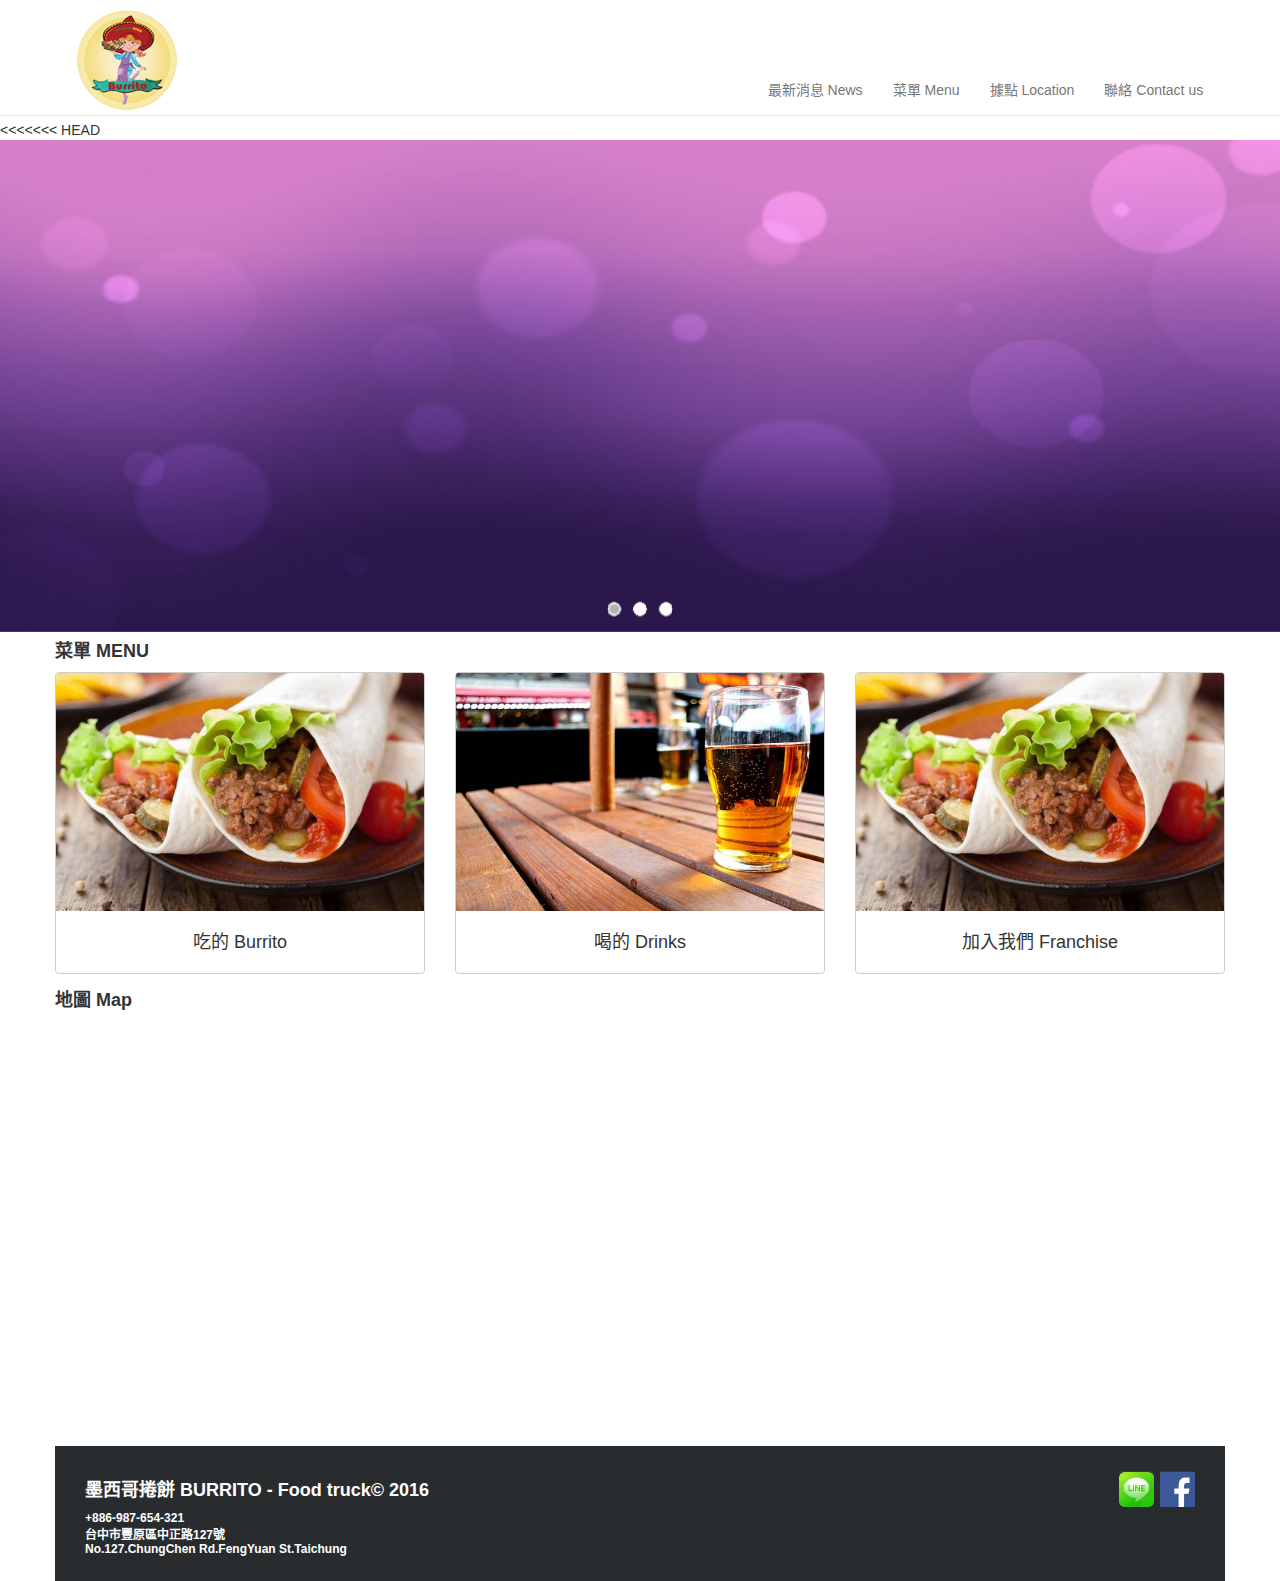
==== commit f4844c3d: "Merge remote-tracking branch 'origin/master'" ====
--- a/index.html
+++ b/index.html
@@ -25,6 +25,7 @@
         <script src="https://oss.maxcdn.com/respond/1.4.2/respond.min.js"></script>
         <![endif]-->
 
+<<<<<<< HEAD
         <!-- Slider -->
         <script>
         jssor_1_slider_init = function() {
@@ -107,6 +108,257 @@
         .jssorb05 div:hover, .jssorb05 .av:hover { background-position: -37px -7px; }
         .jssorb05 .av { background-position: -67px -7px; }
         .jssorb05 .dn, .jssorb05 .dn:hover { background-position: -97px -7px; }
+=======
+@media screen and (max-width:700px) {
+	#header {
+	background-color: #CCC;
+	height: 400px;
+	width: 100%;
+	background-image: url(img/Live-There_Tokyo.jpg);
+	background-size: cover;
+}
+#header_top {
+	background-color: #FFF;
+	height: 60px;
+	width: 100%;
+	margin-bottom: 150px;
+	display: none;
+}
+#logo {
+	width: 100px;
+	height: 60px;
+	padding-left: 20px;
+	padding-right: 20px;
+	position: absolute;
+	left: 0px;
+	top: 0px;
+	background-color: #000;
+	background-image: url(img/logo.jpg);
+	background-size: cover;
+}
+#topNav {
+	background-color: #FFF;
+	height: 60px;
+	width: 315px;
+	position: absolute;
+	right: 0px;
+}
+#topNavA {
+	width: 80px;
+	height: 28px;
+	background-color: #FFF;
+	padding-left: 20px;
+	padding-right: 20px;
+	float: left;
+	padding-top: 16px;
+	padding-bottom: 16px;
+}
+#topNavA_but {
+	width: 58px;
+	height: 16px;
+	background-color: #FFF;
+	padding-left: 6px;
+	padding-right: 6px;
+	padding-bottom: 4px;
+	padding-top: 4px;
+	border: 2px solid #999;
+	border-radius: 2px;
+	font-size: 14px;
+	color: #000;
+}
+#topNavB {
+	width: 65px;
+	height: 60px;
+	float: left;
+	background-color: #FFF;
+	font-size: 13px;
+	color: #333;
+	background-image: url(img/help.png);
+	background-repeat: no-repeat;
+	background-position: center center;
+}
+#topNavC {
+	width: 65px;
+	height: 36px;
+	float: left;
+	background-color: #FFF;
+	font-size: 14px;
+	color: #333;
+	padding-top: 24px;
+}
+#topNavD {
+	width: 65px;
+	height: 36px;
+	float: left;
+	background-color: #FFF;
+	font-size: 14px;
+	color: #333;
+	padding-top: 24px;
+}
+#header_topPhone {
+	background-color: rgb(255,255,255);
+	width: 100%;
+	height: 45px;
+	margin-bottom: 100px;
+}
+#header_topPhoneMenu {
+	background-color: rgb(153,153,153);
+	width: 100px;
+	height: 40px;
+	position: absolute;
+	top: 2.5px;
+	left: 2.5px;
+}
+#header_topPhoneLogo {
+	height: 45px;
+	width: 100px;
+	margin-right: auto;
+	margin-left: auto;
+	background-image: url(img/logo.jpg);
+	background-size:cover;
+}
+#header_textBig {
+	background-color: #9F6;
+	height: 34px;
+	width: 100%;
+	margin-bottom: 15px;
+	font-size: 32px;
+	color: #FFF;
+	background: rgba(0,0,0,0);
+	font-weight: bold;
+}
+#header_textSmall {
+	background-color: #9F6;
+	height: 18px;
+	width: 100%;
+	margin-bottom: 24px;
+	font-size: 17px;
+	color: #FFF;
+	background: rgba(0,0,0,0);
+	font-weight: bold;
+}
+#header_midbut {
+	background-color: #FFF;
+	height: 20px;
+	width: 90px;
+	padding-top: 10px;
+	padding-right: 27px;
+	padding-bottom: 9px;
+	padding-left: 27px;
+	margin-right: auto;
+	margin-left: auto;
+	border: 1px;
+	font-size: 16px;
+	font-weight: bold;
+	margin-bottom: 50px;
+}
+#header_bottom {
+	height: 22px;
+	width: 80%;
+	padding-top: 10px;
+	padding-bottom: 10px;
+	margin-right: auto;
+	margin-left: auto;
+	background-color: rgba(255,255,255,0.5);
+}
+#searchbar {
+	height: 22px;
+	width: 100%;
+	margin-right: auto;
+	margin-left: auto;
+}
+#main {
+	width: 100%;
+	height: 1300px;
+	margin-left: auto;
+	margin-right: auto;
+}
+#main_toptext {
+	background: rgba(0,0,0,0);
+	width: 100%;
+	height: 62px;
+	margin-bottom: 35px;
+	padding-top: 48px;
+}
+#main_toptextBig {
+	background: rgba(0,0,0,0);
+	width: 100%;
+	height: 42px;
+	margin-left: auto;
+	margin-right: auto;
+	margin-bottom: 6px;
+	font-size: 32px;
+	font-weight: bold;
+	color: rgb(72,72,72);
+}
+#main_toptextSmall {
+	width: 100%;
+	height: 22px;
+	margin-left: auto;
+	margin-right: auto;
+	font-size: 16px;
+	font-weight: bold;
+	background: rgba(0,0,0,0);
+	color: rgb(72,72,72);
+}
+#main_pic {
+	width: 100%;
+	height: 1082px;
+	background-color: rgb(250,250,250);
+	background: rgba(0,0,0,0);
+}
+#main_picSouel {
+	width: 100%;
+	height: 170px;
+	background-color: rgb(255,255,255);
+	background-image: url(img/seoul.jpg);
+	background-size: cover;
+	font-size: 32px;
+	font-weight: bold;
+	color: rgb(255,255,255);
+	padding-top: 170px;
+}
+#main_picOsaka {
+	width: 100%;
+	height: 170px;
+	background-color: rgb(255,255,255);
+	background-image: url(img/osaka.jpg);
+	background-size: cover;
+	font-size: 32px;
+	font-weight: bold;
+	color: rgb(255,255,255);
+	padding-top: 170px;
+}
+#main_picKyoto {
+	width: 100%;
+	height: 170px;
+	background-color: rgb(255,255,255);
+	background-image: url(img/kyoto.jpg);
+	background-size: cover;
+	font-size: 32px;
+	font-weight: bold;
+	color: rgb(255,255,255);
+	padding-top: 170px;
+	margin-bottom: 50px;
+}
+#main_but {
+	background-color: rgb(255,255,255);
+	height: 23px;
+	width: 594px;
+	font-size: 16px;
+	font-weight: bold;
+	color: rgb(72,72,72);
+	padding-top: 9px;
+	padding-right: 27px;
+	padding-bottom: 9px;
+	padding-left: 27px;
+	border: 1px solid rgb(196,196,196);
+	margin-right: auto;
+	margin-left: auto;
+	margin-bottom: 40px;
+	display: none;
+}
+>>>>>>> origin/master
 
         /* jssor slider arrow navigator skin 22 css */
         /*
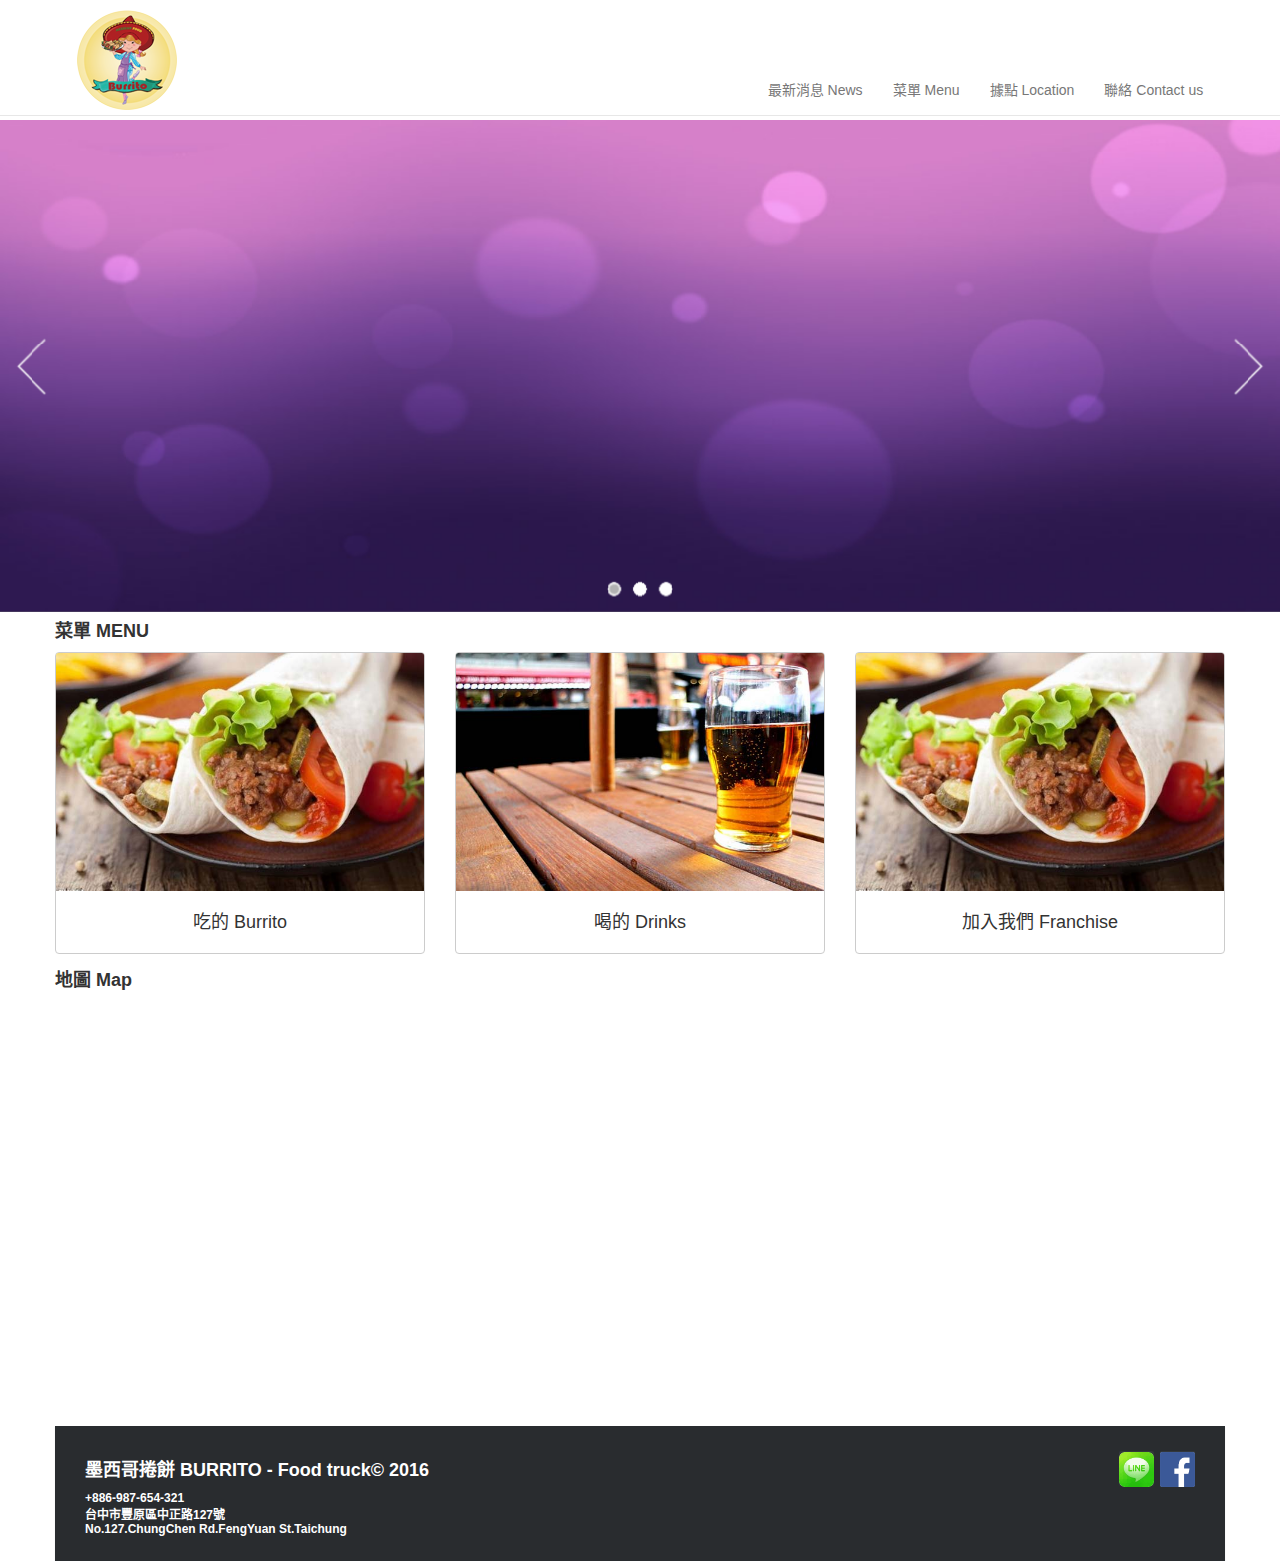
==== commit 6b647f0d: "index" ====
--- a/index.html
+++ b/index.html
@@ -25,7 +25,6 @@
         <script src="https://oss.maxcdn.com/respond/1.4.2/respond.min.js"></script>
         <![endif]-->
 
-<<<<<<< HEAD
         <!-- Slider -->
         <script>
         jssor_1_slider_init = function() {
@@ -108,257 +107,6 @@
         .jssorb05 div:hover, .jssorb05 .av:hover { background-position: -37px -7px; }
         .jssorb05 .av { background-position: -67px -7px; }
         .jssorb05 .dn, .jssorb05 .dn:hover { background-position: -97px -7px; }
-=======
-@media screen and (max-width:700px) {
-	#header {
-	background-color: #CCC;
-	height: 400px;
-	width: 100%;
-	background-image: url(img/Live-There_Tokyo.jpg);
-	background-size: cover;
-}
-#header_top {
-	background-color: #FFF;
-	height: 60px;
-	width: 100%;
-	margin-bottom: 150px;
-	display: none;
-}
-#logo {
-	width: 100px;
-	height: 60px;
-	padding-left: 20px;
-	padding-right: 20px;
-	position: absolute;
-	left: 0px;
-	top: 0px;
-	background-color: #000;
-	background-image: url(img/logo.jpg);
-	background-size: cover;
-}
-#topNav {
-	background-color: #FFF;
-	height: 60px;
-	width: 315px;
-	position: absolute;
-	right: 0px;
-}
-#topNavA {
-	width: 80px;
-	height: 28px;
-	background-color: #FFF;
-	padding-left: 20px;
-	padding-right: 20px;
-	float: left;
-	padding-top: 16px;
-	padding-bottom: 16px;
-}
-#topNavA_but {
-	width: 58px;
-	height: 16px;
-	background-color: #FFF;
-	padding-left: 6px;
-	padding-right: 6px;
-	padding-bottom: 4px;
-	padding-top: 4px;
-	border: 2px solid #999;
-	border-radius: 2px;
-	font-size: 14px;
-	color: #000;
-}
-#topNavB {
-	width: 65px;
-	height: 60px;
-	float: left;
-	background-color: #FFF;
-	font-size: 13px;
-	color: #333;
-	background-image: url(img/help.png);
-	background-repeat: no-repeat;
-	background-position: center center;
-}
-#topNavC {
-	width: 65px;
-	height: 36px;
-	float: left;
-	background-color: #FFF;
-	font-size: 14px;
-	color: #333;
-	padding-top: 24px;
-}
-#topNavD {
-	width: 65px;
-	height: 36px;
-	float: left;
-	background-color: #FFF;
-	font-size: 14px;
-	color: #333;
-	padding-top: 24px;
-}
-#header_topPhone {
-	background-color: rgb(255,255,255);
-	width: 100%;
-	height: 45px;
-	margin-bottom: 100px;
-}
-#header_topPhoneMenu {
-	background-color: rgb(153,153,153);
-	width: 100px;
-	height: 40px;
-	position: absolute;
-	top: 2.5px;
-	left: 2.5px;
-}
-#header_topPhoneLogo {
-	height: 45px;
-	width: 100px;
-	margin-right: auto;
-	margin-left: auto;
-	background-image: url(img/logo.jpg);
-	background-size:cover;
-}
-#header_textBig {
-	background-color: #9F6;
-	height: 34px;
-	width: 100%;
-	margin-bottom: 15px;
-	font-size: 32px;
-	color: #FFF;
-	background: rgba(0,0,0,0);
-	font-weight: bold;
-}
-#header_textSmall {
-	background-color: #9F6;
-	height: 18px;
-	width: 100%;
-	margin-bottom: 24px;
-	font-size: 17px;
-	color: #FFF;
-	background: rgba(0,0,0,0);
-	font-weight: bold;
-}
-#header_midbut {
-	background-color: #FFF;
-	height: 20px;
-	width: 90px;
-	padding-top: 10px;
-	padding-right: 27px;
-	padding-bottom: 9px;
-	padding-left: 27px;
-	margin-right: auto;
-	margin-left: auto;
-	border: 1px;
-	font-size: 16px;
-	font-weight: bold;
-	margin-bottom: 50px;
-}
-#header_bottom {
-	height: 22px;
-	width: 80%;
-	padding-top: 10px;
-	padding-bottom: 10px;
-	margin-right: auto;
-	margin-left: auto;
-	background-color: rgba(255,255,255,0.5);
-}
-#searchbar {
-	height: 22px;
-	width: 100%;
-	margin-right: auto;
-	margin-left: auto;
-}
-#main {
-	width: 100%;
-	height: 1300px;
-	margin-left: auto;
-	margin-right: auto;
-}
-#main_toptext {
-	background: rgba(0,0,0,0);
-	width: 100%;
-	height: 62px;
-	margin-bottom: 35px;
-	padding-top: 48px;
-}
-#main_toptextBig {
-	background: rgba(0,0,0,0);
-	width: 100%;
-	height: 42px;
-	margin-left: auto;
-	margin-right: auto;
-	margin-bottom: 6px;
-	font-size: 32px;
-	font-weight: bold;
-	color: rgb(72,72,72);
-}
-#main_toptextSmall {
-	width: 100%;
-	height: 22px;
-	margin-left: auto;
-	margin-right: auto;
-	font-size: 16px;
-	font-weight: bold;
-	background: rgba(0,0,0,0);
-	color: rgb(72,72,72);
-}
-#main_pic {
-	width: 100%;
-	height: 1082px;
-	background-color: rgb(250,250,250);
-	background: rgba(0,0,0,0);
-}
-#main_picSouel {
-	width: 100%;
-	height: 170px;
-	background-color: rgb(255,255,255);
-	background-image: url(img/seoul.jpg);
-	background-size: cover;
-	font-size: 32px;
-	font-weight: bold;
-	color: rgb(255,255,255);
-	padding-top: 170px;
-}
-#main_picOsaka {
-	width: 100%;
-	height: 170px;
-	background-color: rgb(255,255,255);
-	background-image: url(img/osaka.jpg);
-	background-size: cover;
-	font-size: 32px;
-	font-weight: bold;
-	color: rgb(255,255,255);
-	padding-top: 170px;
-}
-#main_picKyoto {
-	width: 100%;
-	height: 170px;
-	background-color: rgb(255,255,255);
-	background-image: url(img/kyoto.jpg);
-	background-size: cover;
-	font-size: 32px;
-	font-weight: bold;
-	color: rgb(255,255,255);
-	padding-top: 170px;
-	margin-bottom: 50px;
-}
-#main_but {
-	background-color: rgb(255,255,255);
-	height: 23px;
-	width: 594px;
-	font-size: 16px;
-	font-weight: bold;
-	color: rgb(72,72,72);
-	padding-top: 9px;
-	padding-right: 27px;
-	padding-bottom: 9px;
-	padding-left: 27px;
-	border: 1px solid rgb(196,196,196);
-	margin-right: auto;
-	margin-left: auto;
-	margin-bottom: 40px;
-	display: none;
-}
->>>>>>> origin/master
 
         /* jssor slider arrow navigator skin 22 css */
         /*
